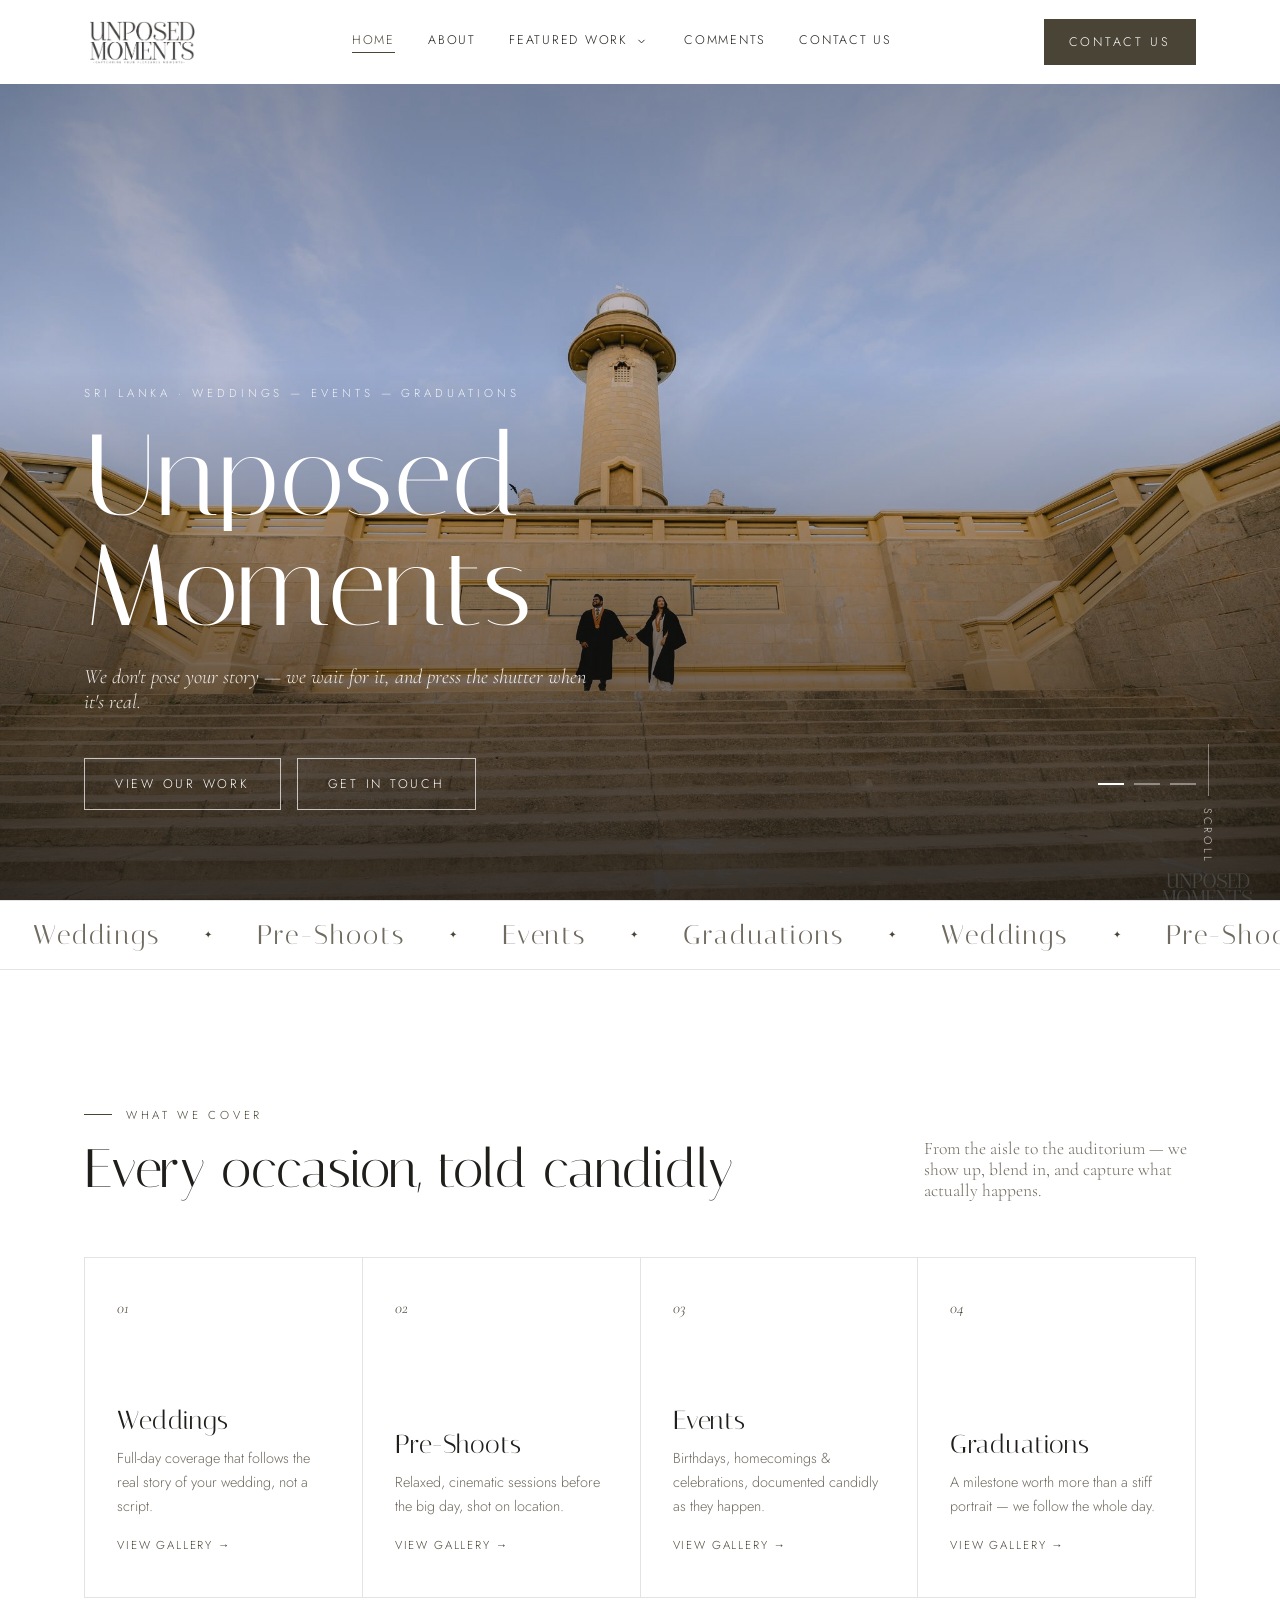
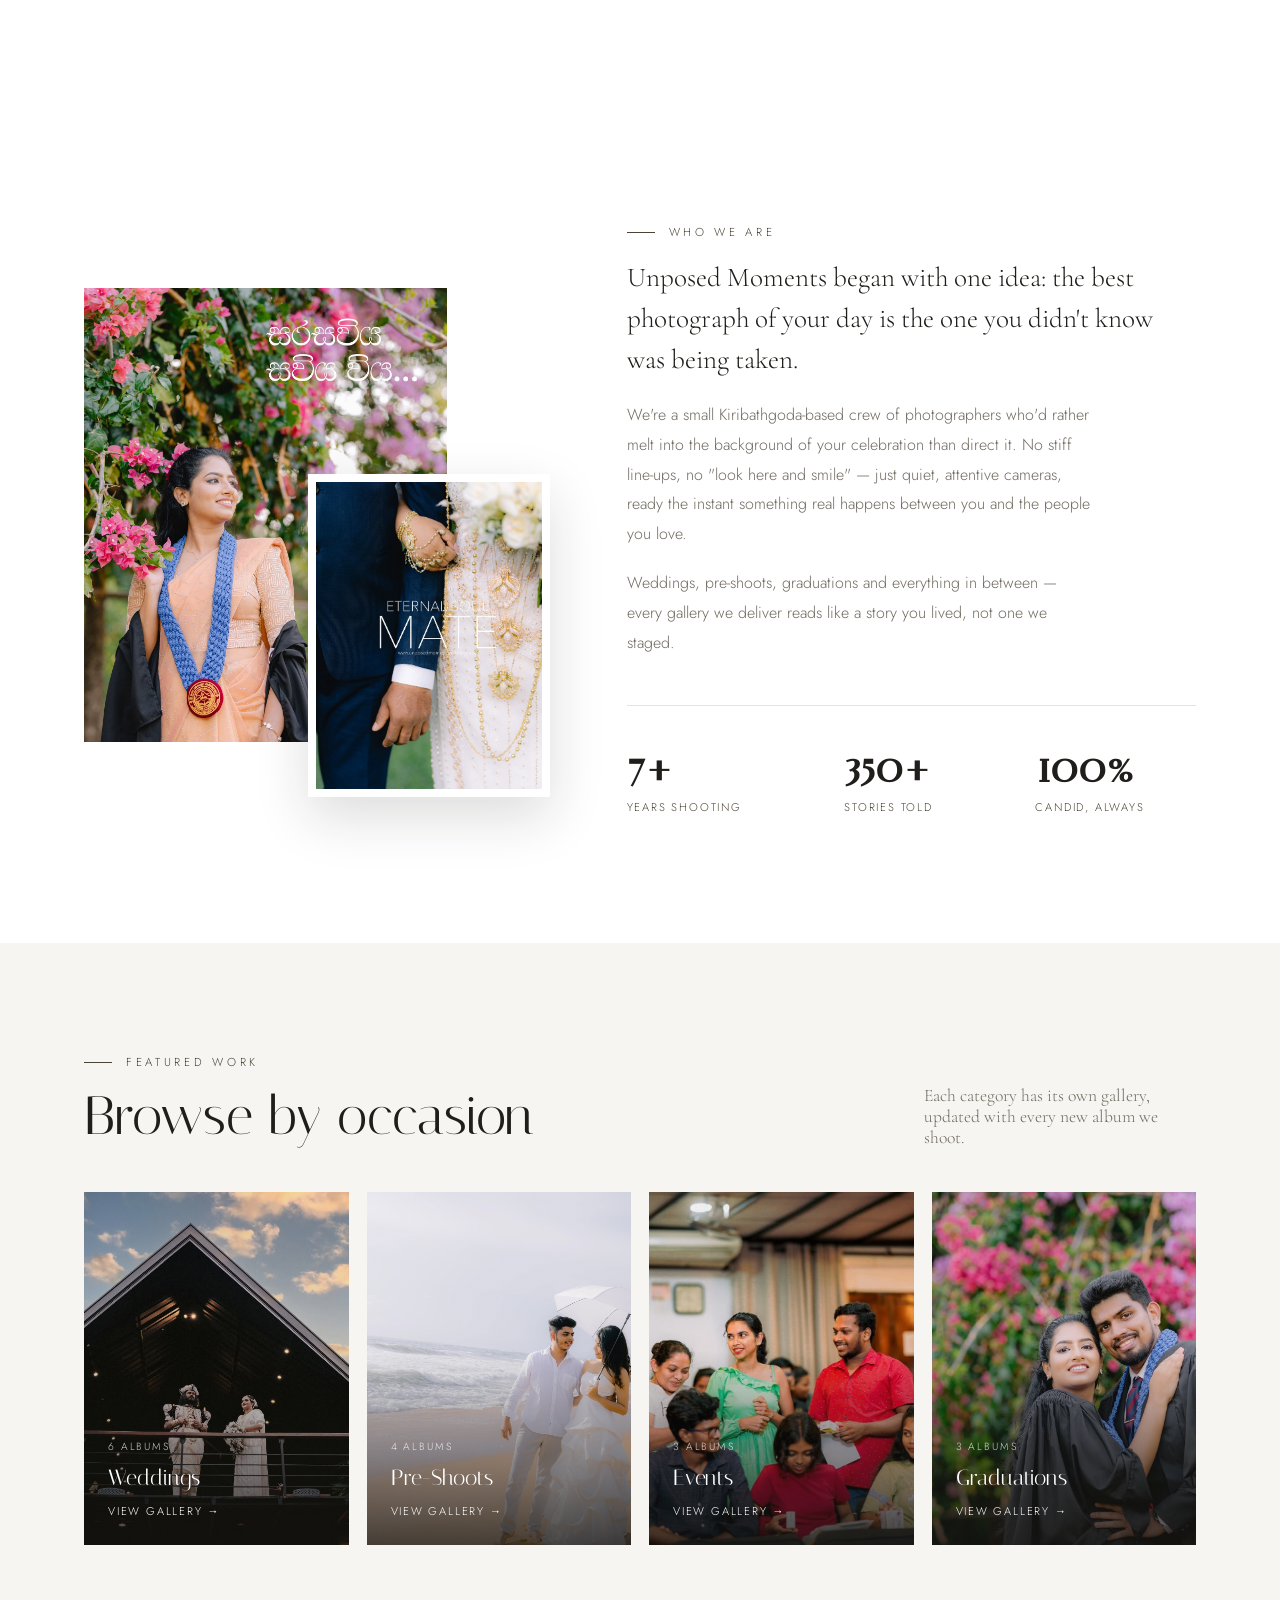
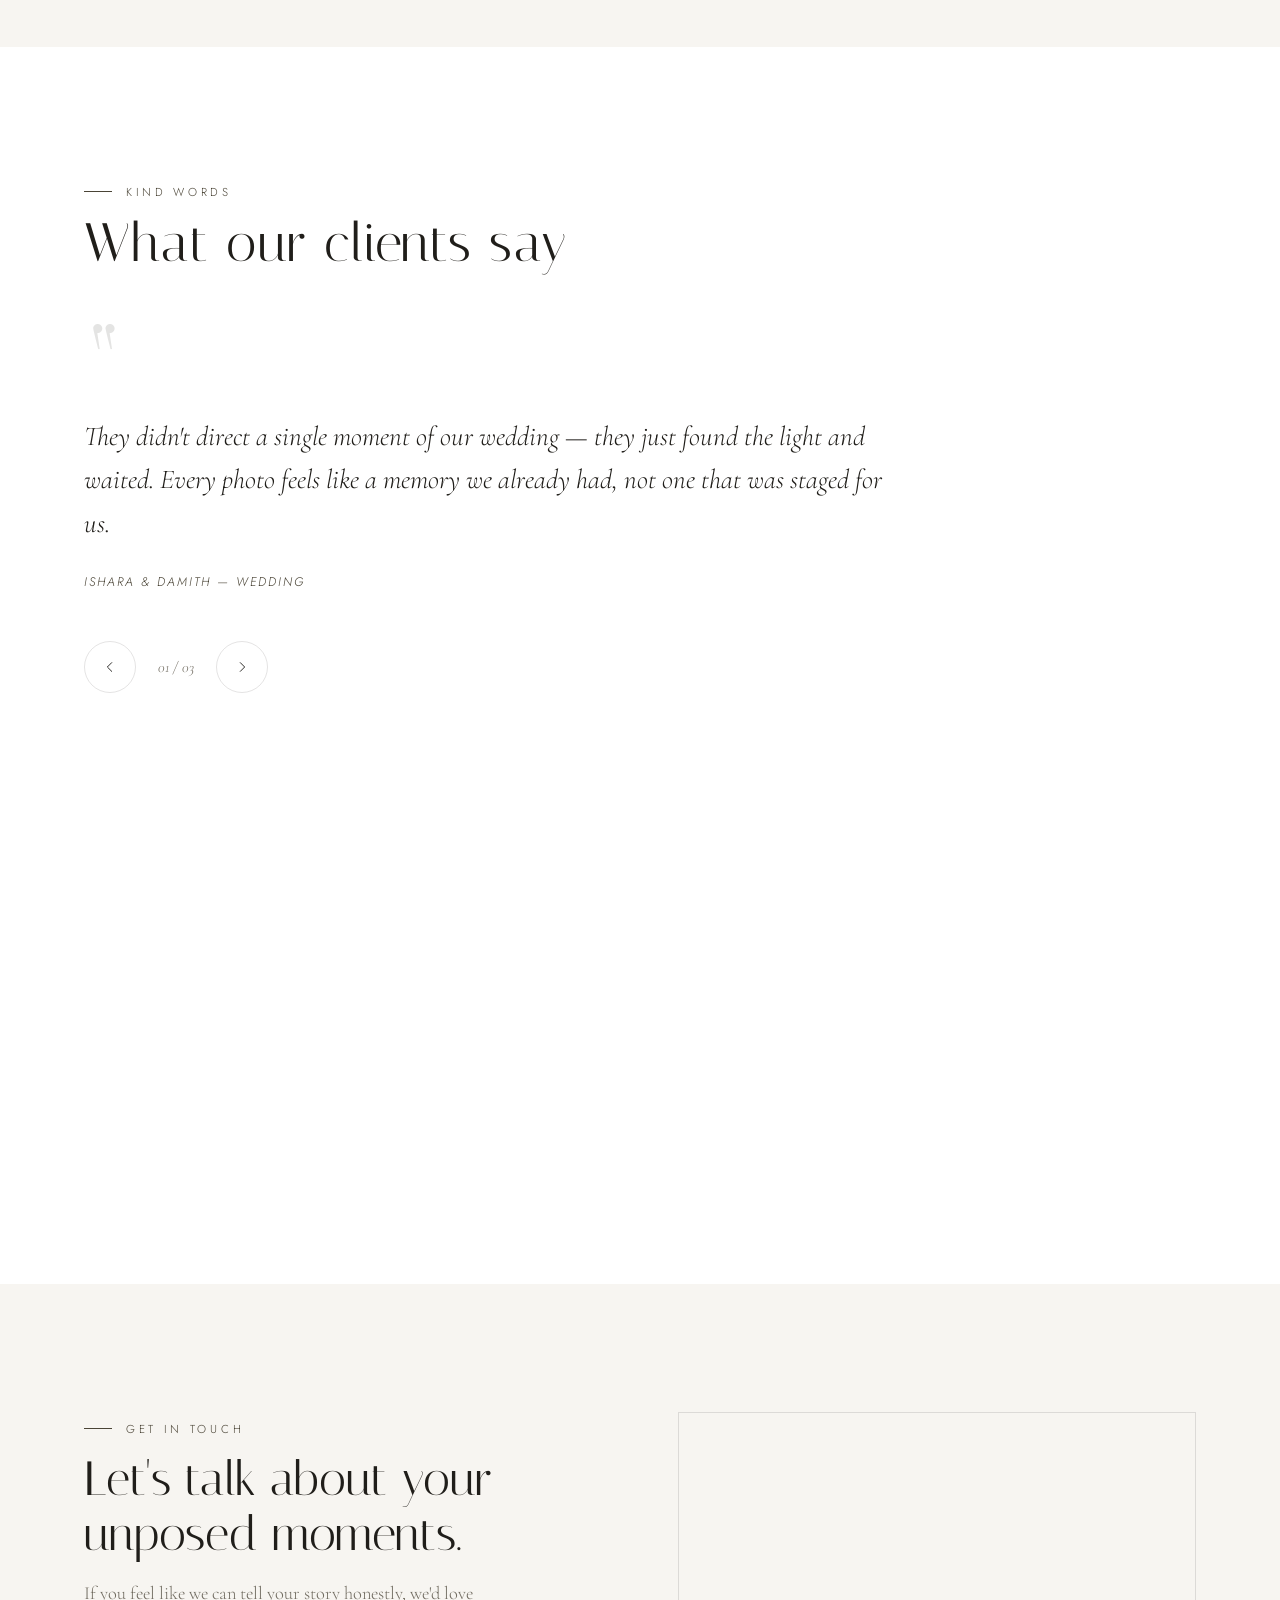
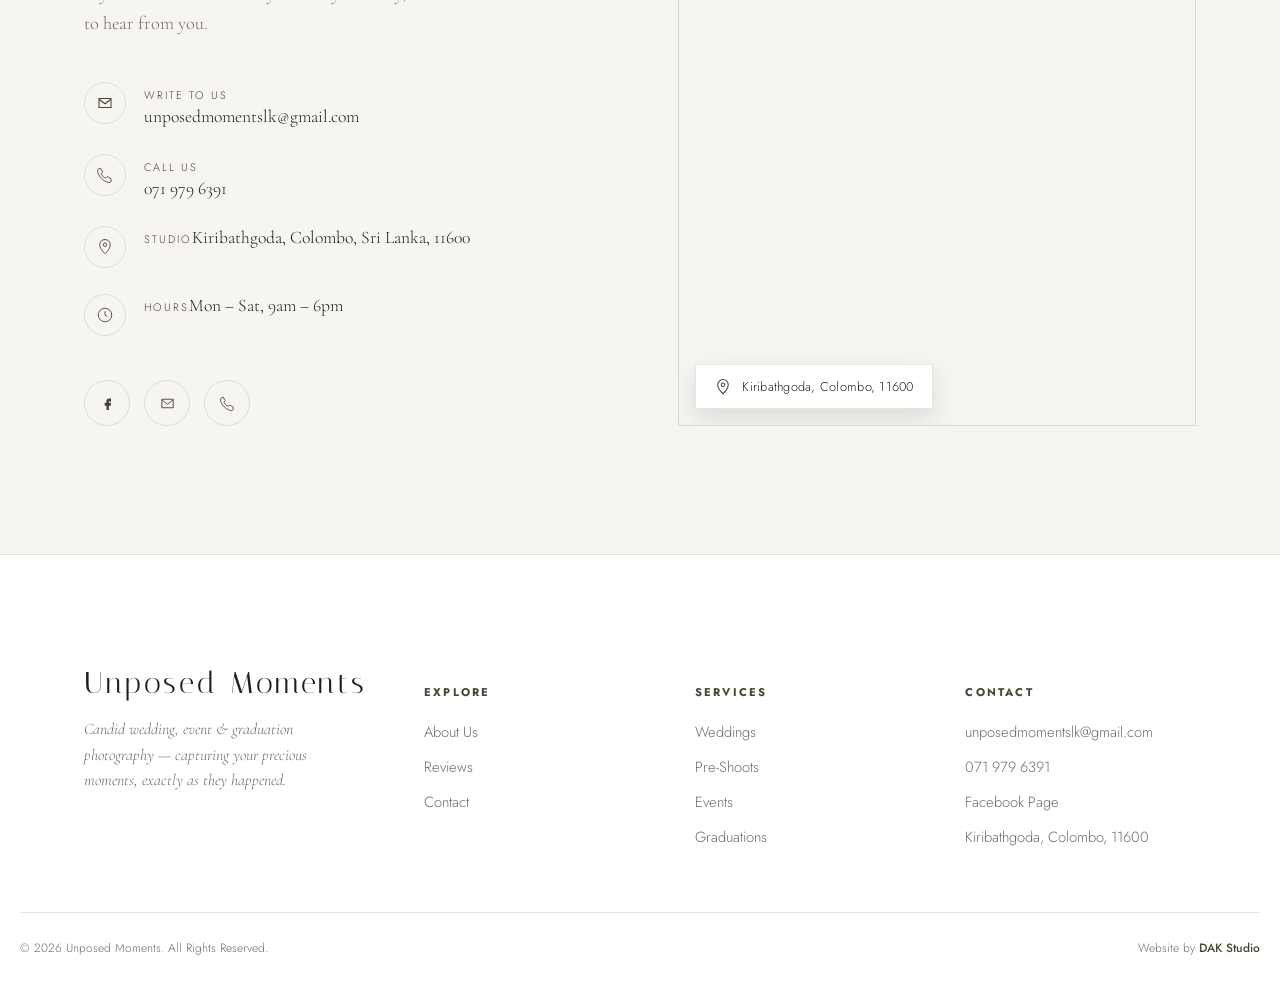
==== index.html @ fe16025b "Add files via upload" ====
<!DOCTYPE html>
<html lang="en">
<head>
<meta charset="UTF-8">
<meta name="viewport" content="width=device-width, initial-scale=1, viewport-fit=cover">
<title>Unposed Moments — Candid Wedding, Event &amp; Graduation Photography</title>
<meta name="description" content="Unposed Moments is a Sri Lanka based photography studio capturing candid weddings, pre-shoots, events and graduation moments as they actually happen.">
<link rel="preconnect" href="https://fonts.googleapis.com">
<link rel="stylesheet" href="assets/css/style.css">
<link rel="icon" type="image/png" sizes="32x32" href="assets/images/branding/favicon-32.png">
<link rel="icon" type="image/png" sizes="16x16" href="assets/images/branding/favicon-16.png">
<link rel="apple-touch-icon" sizes="180x180" href="assets/images/branding/favicon-180.png">
</head>
<body>
<header class="site-header" id="siteHeader">
  <div class="wrap">
    <a href="index.html" class="brand">
      <img src="assets/images/branding/logo-header.png" alt="Unposed Moments — Candid Photography Studio" class="brand-logo">
    </a>

    <nav class="main-nav" id="mainNav">
      <a href="index.html" data-nav="home" class="active">Home</a>
      <a href="index.html#about" data-nav="about">About</a>

      <div class="nav-item-dropdown" data-nav-group="featured">
        <div class="nav-item-dropdown-row">
          <a href="index.html#featured-work" class="nav-parent-link" data-nav="featured">Featured Work</a>
          <button type="button" class="caret-btn" aria-label="Toggle Featured Work submenu" aria-expanded="false">
            <svg width="11" height="11" viewBox="0 0 24 24" fill="none"><path d="M6 9l6 6 6-6" stroke="currentColor" stroke-width="2" stroke-linecap="round" stroke-linejoin="round"/></svg>
          </button>
        </div>
        <div class="dropdown-menu">
          <a href="wedding.html">Weddings</a>
          <a href="pre-shoot.html">Pre-Shoots</a>
          <a href="events.html">Events</a>
          <a href="graduation.html">Graduations</a>
        </div>
      </div>

      <a href="index.html#comments" data-nav="comments">Comments</a>
      <a href="index.html#contact" data-nav="contact">Contact Us</a>
    </nav>

    <div class="nav-cta">
      <a href="index.html#contact" class="btn solid"><span>Contact Us</span></a>
      <button class="burger" id="burger" aria-label="Toggle menu" aria-expanded="false">
        <span></span><span></span><span></span>
      </button>
    </div>
  </div>
</header>
<!-- ============ HERO ============ -->
<section class="hero" id="top" data-nav-section="home">
  <div class="hero-slides" id="heroSlides">
    <div class="hero-slide is-active"><img src="assets/images/hero/hero-1.jpg" alt="Unposed Moments — candid photography"></div>
    <div class="hero-slide"><img src="assets/images/hero/hero-2.jpg" alt="Unposed Moments — candid photography"></div>
    <div class="hero-slide"><img src="assets/images/hero/hero-3.jpg" alt="Unposed Moments — candid photography"></div>
  </div>

  <div class="hero-content">
    <div class="wrap">
      <p class="hero-eyebrow">Sri Lanka · Weddings — Events — Graduations</p>
      <h1 class="hero-title">
        <span class="line"><span>Unposed</span></span>
        <span class="line"><span>Moments</span></span>
      </h1>
      <p class="hero-sub">We don't pose your story — we wait for it, and press the shutter when it's real.</p>

      <div class="hero-foot">
        <div class="hero-actions">
          <a href="wedding.html" class="btn on-dark"><span>View Our Work</span></a>
          <a href="index.html#contact" class="btn on-dark"><span>Get In Touch</span></a>
        </div>
        <div class="hero-dots" id="heroDots">
          <button class="is-active" data-slide="0" aria-label="Slide 1"></button>
          <button data-slide="1" aria-label="Slide 2"></button>
          <button data-slide="2" aria-label="Slide 3"></button>
        </div>
      </div>
    </div>
  </div>

  <div class="scroll-cue"><span class="stick"></span>Scroll</div>
</section>

<!-- ============ MARQUEE ============ -->
<div class="marquee">
  <div class="marquee-track">
      <span>Weddings</span><span class="dot">✦</span>
      <span>Pre-Shoots</span><span class="dot">✦</span>
      <span>Events</span><span class="dot">✦</span>
      <span>Graduations</span><span class="dot">✦</span>
      <span>Weddings</span><span class="dot">✦</span>
      <span>Pre-Shoots</span><span class="dot">✦</span>
      <span>Events</span><span class="dot">✦</span>
      <span>Graduations</span><span class="dot">✦</span>
      <span>Weddings</span><span class="dot">✦</span>
      <span>Pre-Shoots</span><span class="dot">✦</span>
      <span>Events</span><span class="dot">✦</span>
      <span>Graduations</span><span class="dot">✦</span>
      <span>Weddings</span><span class="dot">✦</span>
      <span>Pre-Shoots</span><span class="dot">✦</span>
      <span>Events</span><span class="dot">✦</span>
      <span>Graduations</span><span class="dot">✦</span>
      <span>Weddings</span><span class="dot">✦</span>
      <span>Pre-Shoots</span><span class="dot">✦</span>
      <span>Events</span><span class="dot">✦</span>
      <span>Graduations</span><span class="dot">✦</span>
      <span>Weddings</span><span class="dot">✦</span>
      <span>Pre-Shoots</span><span class="dot">✦</span>
      <span>Events</span><span class="dot">✦</span>
      <span>Graduations</span><span class="dot">✦</span>
      
  </div>
</div>

<!-- ============ SERVICES ============ -->
<section class="services" id="services">
  <div class="wrap">
    <div class="services-head reveal">
      <div>
        <span class="eyebrow">What We Cover</span>
        <h2 style="font-family:var(--f-display);font-size:clamp(2.1rem,4.6vw,3.4rem);margin-top:14px;color:var(--ink);">Every occasion, told candidly</h2>
      </div>
      <p style="font-family:var(--f-serif);font-size:1.1rem;color:var(--muted);max-width:34ch;">From the aisle to the auditorium — we show up, blend in, and capture what actually happens.</p>
    </div>

    <div class="services-grid stagger">
      <a href="wedding.html" class="service-card reveal" style="--i:0">
        <span class="service-num">01</span>
        <h3>Weddings</h3>
        <p>Full-day coverage that follows the real story of your wedding, not a script.</p>
        <span class="s-link">View Gallery →</span>
      </a>
      <a href="pre-shoot.html" class="service-card reveal" style="--i:1">
        <span class="service-num">02</span>
        <h3>Pre-Shoots</h3>
        <p>Relaxed, cinematic sessions before the big day, shot on location.</p>
        <span class="s-link">View Gallery →</span>
      </a>
      <a href="events.html" class="service-card reveal" style="--i:2">
        <span class="service-num">03</span>
        <h3>Events</h3>
        <p>Birthdays, homecomings & celebrations, documented candidly as they happen.</p>
        <span class="s-link">View Gallery →</span>
      </a>
      <a href="graduation.html" class="service-card reveal" style="--i:3">
        <span class="service-num">04</span>
        <h3>Graduations</h3>
        <p>A milestone worth more than a stiff portrait — we follow the whole day.</p>
        <span class="s-link">View Gallery →</span>
      </a>
    </div>
  </div>
</section>

<!-- ============ ABOUT ============ -->
<section class="about" id="about" data-nav-section="about">
  <div class="wrap">
    <div class="about-media reveal-scale">
      <div class="frame-a"><img src="assets/images/about/about-1.jpg" alt="Unposed Moments photographer at work" loading="lazy"></div>
      <div class="frame-b"><img src="assets/images/about/about-2.jpg" alt="Candid detail shot" loading="lazy"></div>
    </div>

    <div class="about-copy reveal">
      <span class="eyebrow">Who We Are</span>
      <p class="lede">Unposed Moments began with one idea: the best photograph of your day is the one you didn't know was being taken.</p>
      <p class="body">We're a small Kiribathgoda-based crew of photographers who'd rather melt into the background of your celebration than direct it. No stiff line-ups, no "look here and smile" — just quiet, attentive cameras, ready the instant something real happens between you and the people you love.</p>
      <p class="body">Weddings, pre-shoots, graduations and everything in between — every gallery we deliver reads like a story you lived, not one we staged.</p>

      <div class="stat-row">
        <div class="stat"><b>7+</b><span>Years Shooting</span></div>
        <div class="stat"><b>350+</b><span>Stories Told</span></div>
        <div class="stat"><b>100%</b><span>Candid, Always</span></div>
      </div>
    </div>
  </div>
</section>

<!-- ============ CATEGORY PREVIEW ============ -->
<section class="cats section-alt" id="featured-work" data-nav-section="featured">
  <div class="wrap">
    <div class="cats-head reveal">
      <div>
        <span class="eyebrow">Featured Work</span>
        <h2 style="font-family:var(--f-display);font-size:clamp(2.1rem,4.6vw,3.4rem);margin-top:14px;color:var(--ink);">Browse by occasion</h2>
      </div>
      <p style="font-family:var(--f-serif);font-size:1.1rem;color:var(--muted);max-width:34ch;">Each category has its own gallery, updated with every new album we shoot.</p>
    </div>

    <div class="cats-grid stagger">
      <a href="wedding.html" class="cat-card reveal" style="--i:0">
        <img src="assets/images/wedding/cover.jpg" alt="Weddings" loading="lazy">
        <div class="cat-card-content">
          <span class="cnt">6 Albums</span>
          <h4>Weddings</h4>
          <span class="arrow">View Gallery →</span>
        </div>
      </a>
      <a href="pre-shoot.html" class="cat-card reveal" style="--i:1">
        <img src="assets/images/pre-shoot/cover.jpg" alt="Pre-Shoots" loading="lazy">
        <div class="cat-card-content">
          <span class="cnt">4 Albums</span>
          <h4>Pre-Shoots</h4>
          <span class="arrow">View Gallery →</span>
        </div>
      </a>
      <a href="events.html" class="cat-card reveal" style="--i:2">
        <img src="assets/images/events/cover.jpg" alt="Events" loading="lazy">
        <div class="cat-card-content">
          <span class="cnt">3 Albums</span>
          <h4>Events</h4>
          <span class="arrow">View Gallery →</span>
        </div>
      </a>
      <a href="graduation.html" class="cat-card reveal" style="--i:3">
        <img src="assets/images/graduation/cover.jpg" alt="Graduations" loading="lazy">
        <div class="cat-card-content">
          <span class="cnt">3 Albums</span>
          <h4>Graduations</h4>
          <span class="arrow">View Gallery →</span>
        </div>
      </a>
    </div>
  </div>
</section>

<!-- ============ TESTIMONIALS ============ -->
<section class="testimonials" id="comments" data-nav-section="comments">
  <div class="wrap">
    <div class="section-head reveal">
      <span class="eyebrow">Kind Words</span>
      <h2>What our clients say</h2>
    </div>

    <div class="t-quote-mark">&ldquo;</div>
    <div class="t-slider" id="tSlider">
      <div class="t-slide is-active" data-index="0">
        <p>They didn't direct a single moment of our wedding — they just found the light and waited. Every photo feels like a memory we already had, not one that was staged for us.</p>
        <p class="who">Ishara & Damith — Wedding</p>
      </div>
      <div class="t-slide" data-index="1">
        <p>Our graduation shoot felt like hanging out with friends who happened to have cameras. Six months later my mother still cries looking at the album.</p>
        <p class="who">Ravindi Perera — Graduation</p>
      </div>
      <div class="t-slide" data-index="2">
        <p>Candid was the word we kept using in the brief, and it's the word every guest used afterwards to describe the pictures. Unposed Moments actually delivers on the name.</p>
        <p class="who">Aventha & Rusiru — Wedding</p>
      </div>
    </div>

    <div class="t-nav">
      <button id="tPrev" aria-label="Previous testimonial">
        <svg width="16" height="16" viewBox="0 0 24 24" fill="none"><path d="M15 5L8 12L15 19" stroke="currentColor" stroke-width="1.4"/></svg>
      </button>
      <span class="t-progress" id="tProgress">01 / 03</span>
      <button id="tNext" aria-label="Next testimonial">
        <svg width="16" height="16" viewBox="0 0 24 24" fill="none"><path d="M9 5L16 12L9 19" stroke="currentColor" stroke-width="1.4"/></svg>
      </button>
    </div>
  </div>
</section>

<!-- ============ INSTAGRAM STRIP ============ -->
<section class="follow">
  <div class="wrap">
    <div class="follow-head reveal">
      <h3>Follow the studio</h3>
      <a href="https://web.facebook.com/profile.php?id=100083396318113" target="_blank" rel="noopener" class="btn"><span>Unposed Moments on Facebook</span></a>
    </div>
    <div class="follow-grid reveal">
      <a href="https://web.facebook.com/profile.php?id=100083396318113" target="_blank" rel="noopener">
        <img src="assets/images/instagram/ig-1.jpg" alt="Studio work" loading="lazy">
      </a>
      <a href="https://web.facebook.com/profile.php?id=100083396318113" target="_blank" rel="noopener">
        <img src="assets/images/instagram/ig-2.jpg" alt="Studio work" loading="lazy">
      </a>
      <a href="https://web.facebook.com/profile.php?id=100083396318113" target="_blank" rel="noopener">
        <img src="assets/images/instagram/ig-3.jpg" alt="Studio work" loading="lazy">
      </a>
      <a href="https://web.facebook.com/profile.php?id=100083396318113" target="_blank" rel="noopener">
        <img src="assets/images/instagram/ig-4.jpg" alt="Studio work" loading="lazy">
      </a>
      <a href="https://web.facebook.com/profile.php?id=100083396318113" target="_blank" rel="noopener">
        <img src="assets/images/instagram/ig-5.jpg" alt="Studio work" loading="lazy">
      </a>
      <a href="https://web.facebook.com/profile.php?id=100083396318113" target="_blank" rel="noopener">
        <img src="assets/images/instagram/ig-6.jpg" alt="Studio work" loading="lazy">
      </a>
    </div>
  </div>
</section>

<!-- ============ CONTACT ============ -->
<section class="contact" id="contact" data-nav-section="contact">
  <div class="wrap">
    <div class="contact-info reveal">
      <span class="eyebrow">Get In Touch</span>
      <h2 style="margin-top:14px;">Let's talk about your unposed moments.</h2>
      <p class="lede">If you feel like we can tell your story honestly, we'd love to hear from you.</p>

      <ul class="info-list">
        <li>
          <span class="ic">
            <svg width="18" height="18" viewBox="0 0 24 24" fill="none"><path d="M4 6h16v12H4z" stroke="currentColor" stroke-width="1.4"/><path d="M4 7l8 6 8-6" stroke="currentColor" stroke-width="1.4"/></svg>
          </span>
          <div><span class="lbl">Write To Us</span><br><a class="val" href="mailto:unposedmomentslk@gmail.com">unposedmomentslk@gmail.com</a></div>
        </li>
        <li>
          <span class="ic">
            <svg width="18" height="18" viewBox="0 0 24 24" fill="none"><path d="M6 3l3 5-2 2c1 3 3 5 6 6l2-2 5 3v3c0 1-1 2-2 2C11 22 2 13 2 6c0-1 1-2 2-2z" stroke="currentColor" stroke-width="1.2"/></svg>
          </span>
          <div><span class="lbl">Call Us</span><br><a class="val" href="tel:+94719796391">071 979 6391</a></div>
        </li>
        <li>
          <span class="ic">
            <svg width="18" height="18" viewBox="0 0 24 24" fill="none"><path d="M12 21s7-6.5 7-12a7 7 0 10-14 0c0 5.5 7 12 7 12z" stroke="currentColor" stroke-width="1.2"/><circle cx="12" cy="9" r="2.3" stroke="currentColor" stroke-width="1.2"/></svg>
          </span>
          <div><span class="lbl">Studio</span><span class="val">Kiribathgoda, Colombo, Sri Lanka, 11600</span></div>
        </li>
        <li>
          <span class="ic">
            <svg width="18" height="18" viewBox="0 0 24 24" fill="none"><circle cx="12" cy="12" r="9" stroke="currentColor" stroke-width="1.2"/><path d="M12 7v5l3 2" stroke="currentColor" stroke-width="1.2"/></svg>
          </span>
          <div><span class="lbl">Hours</span><span class="val">Mon – Sat, 9am – 6pm</span></div>
        </li>
      </ul>

      <div class="social-row">
        <a href="https://web.facebook.com/profile.php?id=100083396318113" target="_blank" rel="noopener" aria-label="Facebook">
          <svg width="17" height="17" viewBox="0 0 24 24" fill="none"><path d="M14 9h3V5h-3c-2 0-3.5 1.6-3.5 3.5V11H8v4h2.5v6H14v-6h2.6l.4-4h-3v-1.6c0-.5.3-.9.9-.9z" fill="currentColor"/></svg>
        </a>
        <a href="mailto:unposedmomentslk@gmail.com" aria-label="Email">
          <svg width="17" height="17" viewBox="0 0 24 24" fill="none"><path d="M4 6h16v12H4z" stroke="currentColor" stroke-width="1.3"/><path d="M4 7l8 6 8-6" stroke="currentColor" stroke-width="1.3"/></svg>
        </a>
        <a href="tel:+94719796391" aria-label="Phone">
          <svg width="17" height="17" viewBox="0 0 24 24" fill="none"><path d="M6 3l3 5-2 2c1 3 3 5 6 6l2-2 5 3v3c0 1-1 2-2 2C11 22 2 13 2 6c0-1 1-2 2-2z" stroke="currentColor" stroke-width="1.2"/></svg>
        </a>
      </div>
    </div>

    <div class="map-embed reveal">
      <!-- Google Maps embed — no API key needed. Update the q= value if the studio address changes. -->
      <iframe
        src="https://www.google.com/maps?q=Kiribathgoda,+Colombo,+Sri+Lanka&output=embed"
        loading="lazy"
        referrerpolicy="no-referrer-when-downgrade"
        title="Unposed Moments studio location — Kiribathgoda, Colombo">
      </iframe>
      <div class="map-tag">
        <svg width="18" height="18" viewBox="0 0 24 24" fill="none"><path d="M12 21s7-6.5 7-12a7 7 0 10-14 0c0 5.5 7 12 7 12z" stroke="currentColor" stroke-width="1.4"/><circle cx="12" cy="9" r="2.3" stroke="currentColor" stroke-width="1.4"/></svg>
        <span>Kiribathgoda, Colombo, 11600</span>
      </div>
    </div>
  </div>
</section>

<footer class="site-footer">
  <div class="wrap footer-top">
    <div class="footer-brand">
      <span class="word">Unposed Moments</span>
      <p>Candid wedding, event &amp; graduation photography — capturing your precious moments, exactly as they happened.</p>
    </div>

    <div class="f-col">
      <h5>Explore</h5>
      <ul>
        <li><a href="index.html#about">About Us</a></li>
        <li><a href="index.html#comments">Reviews</a></li>
        <li><a href="index.html#contact">Contact</a></li>
      </ul>
    </div>

    <div class="f-col">
      <h5>Services</h5>
      <ul>
        <li><a href="wedding.html">Weddings</a></li>
        <li><a href="pre-shoot.html">Pre-Shoots</a></li>
        <li><a href="events.html">Events</a></li>
        <li><a href="graduation.html">Graduations</a></li>
      </ul>
    </div>

    <div class="f-col">
      <h5>Contact</h5>
      <ul>
        <li><a href="mailto:unposedmomentslk@gmail.com">unposedmomentslk@gmail.com</a></li>
        <li><a href="tel:+94719796391">071 979 6391</a></li>
        <li><a href="https://web.facebook.com/profile.php?id=100083396318113" target="_blank" rel="noopener">Facebook Page</a></li>
        <li><a href="index.html#contact">Kiribathgoda, Colombo, 11600</a></li>
      </ul>
    </div>
  </div>

  <div class="wrap footer-bottom">
    <span>&copy; 2026 Unposed Moments. All Rights Reserved.</span>
    <span class="credit">Website by <strong>DAK Studio</strong></span>
  </div>
</footer>

<button class="back-top" id="backTop" aria-label="Back to top">
  <svg width="16" height="16" viewBox="0 0 24 24" fill="none"><path d="M12 19V5M5 12l7-7 7 7" stroke="currentColor" stroke-width="1.5"/></svg>
</button>

<script src="assets/js/main.js"></script>
</body>
</html>
---- assets/css/style.css ----
/* =========================================================
   UNPOSED MOMENTS — stylesheet
   White background throughout. The logo's warm charcoal is
   reserved for icons, eyebrows, buttons and small accents —
   never as a page background.
   ========================================================= */

@import url('https://fonts.googleapis.com/css2?family=Italiana&family=Cormorant+Garamond:ital,wght@0,400;0,500;0,600;1,400&family=Jost:wght@300;400;500;600&display=swap');

:root{
  /* ---- color tokens ---- */
  --white:      #FFFFFF;
  --surface:    #F7F5F1;   /* faint off-white for alternating sections only */
  --brand:      #4A4436;   /* logo charcoal — icons, eyebrows, buttons, links */
  --brand-2:    #6E6656;   /* lighter brand tone for hover fades */
  --ink:        #201E1A;   /* main heading / body text, near-black */
  --muted:      #706B60;   /* secondary / paragraph text */
  --line:       rgba(32,30,26,.12);
  --line-soft:  rgba(32,30,26,.07);

  /* ---- type ---- */
  --f-display: 'Italiana', serif;
  --f-serif:   'Cormorant Garamond', serif;
  --f-sans:    'Jost', sans-serif;

  /* ---- layout ---- */
  --container: 1240px;
  --gutter: clamp(20px, 5vw, 64px);
  --nav-h: 84px;
}

*,*::before,*::after{ box-sizing:border-box; }
html{ scroll-behavior:smooth; }
body{
  margin:0;
  background:var(--white);
  color:var(--ink);
  font-family:var(--f-sans);
  font-weight:300;
  -webkit-font-smoothing:antialiased;
  overflow-x:hidden;
  padding-top:var(--nav-h); /* header is always fixed & visible */
}
img{ max-width:100%; display:block; }
a{ color:inherit; text-decoration:none; }
ul{ margin:0; padding:0; list-style:none; }
button{ font-family:inherit; cursor:pointer; }
h1,h2,h3,h4{ margin:0; font-weight:400; }
p{ margin:0; }

@media (prefers-reduced-motion: reduce){
  *{ animation-duration:.01ms !important; animation-iteration-count:1 !important; transition-duration:.01ms !important; scroll-behavior:auto !important; }
}

:focus-visible{ outline:2px solid var(--brand); outline-offset:3px; }

.wrap{
  max-width:var(--container);
  margin-inline:auto;
  padding-inline:var(--gutter);
}

.section-alt{ background:var(--surface); }

.eyebrow{
  font-family:var(--f-sans);
  font-size:.72rem;
  letter-spacing:.32em;
  text-transform:uppercase;
  color:var(--brand);
  display:inline-flex;
  align-items:center;
  gap:14px;
}
.eyebrow::before{
  content:'';
  width:28px; height:1px;
  background:var(--brand);
}

.section-head{ max-width:640px; margin-bottom:clamp(36px,6vw,64px); }
.section-head h2{
  font-family:var(--f-display);
  font-size:clamp(2.1rem,4.6vw,3.4rem);
  letter-spacing:.02em;
  margin-top:14px;
  line-height:1.1;
  color:var(--ink);
}
.section-head p{
  font-family:var(--f-serif);
  font-size:1.15rem;
  color:var(--muted);
  margin-top:18px;
  line-height:1.6;
}
.section-head.center{ margin-inline:auto; text-align:center; }
.section-head.center .eyebrow::before{ display:none; }

.btn{
  display:inline-flex;
  align-items:center;
  gap:12px;
  font-family:var(--f-sans);
  font-size:.78rem;
  letter-spacing:.22em;
  text-transform:uppercase;
  padding:16px 30px;
  border:1px solid var(--brand);
  color:var(--brand);
  background:transparent;
  position:relative;
  overflow:hidden;
  transition:color .45s ease;
  white-space:nowrap;
}
.btn::before{
  content:'';
  position:absolute; inset:0;
  background:var(--brand);
  transform:translateX(-101%);
  transition:transform .45s cubic-bezier(.65,0,.35,1);
  z-index:0;
}
.btn span, .btn svg{ position:relative; z-index:1; }
.btn:hover{ color:var(--white); }
.btn:hover::before{ transform:translateX(0); }
.btn.solid{ background:var(--brand); color:var(--white); }
.btn.solid::before{ background:var(--ink); }
.btn.solid:hover{ color:var(--white); }
.btn.on-dark{ border-color:rgba(255,255,255,.7); color:var(--white); }
.btn.on-dark::before{ background:var(--white); }
.btn.on-dark:hover{ color:var(--brand); }

/* reveal-on-scroll */
.reveal{ opacity:0; transform:translateY(34px); transition:opacity .9s cubic-bezier(.16,.84,.44,1), transform .9s cubic-bezier(.16,.84,.44,1); }
.reveal.is-visible{ opacity:1; transform:translateY(0); }
.reveal-scale{ opacity:0; transform:scale(.94); transition:opacity 1s ease, transform 1.1s cubic-bezier(.16,.84,.44,1); }
.reveal-scale.is-visible{ opacity:1; transform:scale(1); }
.stagger > *{ transition-delay:calc(var(--i,0) * 90ms); }

/* =========================== HEADER (always visible) =========================== */
.site-header{
  position:fixed; inset:0 0 auto 0;
  height:var(--nav-h);
  z-index:200;
  display:flex; align-items:center;
  background:rgba(255,255,255,.92);
  backdrop-filter:blur(10px);
  border-bottom:1px solid transparent;
  transition:border-color .4s ease, box-shadow .4s ease;
}
.site-header.is-scrolled{
  border-bottom-color:var(--line);
  box-shadow:0 6px 24px rgba(32,30,26,.05);
}
.site-header .wrap{ width:100%; display:flex; align-items:center; justify-content:space-between; }

.brand{ display:flex; align-items:center; }
.brand-logo{ height:52px; width:auto; display:block; }

.main-nav{ display:flex; align-items:center; gap:clamp(18px,2.6vw,38px); }
.main-nav a{
  font-size:.78rem; letter-spacing:.14em; text-transform:uppercase;
  color:var(--ink); position:relative; padding-bottom:4px;
}
.main-nav a::after{
  content:''; position:absolute; left:0; right:0; bottom:0; height:1px;
  background:var(--brand);
  transform:scaleX(0); transform-origin:right;
  transition:transform .4s cubic-bezier(.65,0,.35,1);
}
.main-nav a:hover::after, .main-nav a.active::after{ transform:scaleX(1); transform-origin:left; }
.main-nav a.active{ color:var(--brand); }

/* ---- Featured Work dropdown ---- */
.nav-item-dropdown{ position:relative; }
.nav-item-dropdown-row{ display:flex; align-items:center; gap:4px; }
.nav-item-dropdown .nav-parent-link{ padding-right:0; }
.nav-item-dropdown.active .nav-parent-link{ color:var(--brand); }
.nav-item-dropdown.active .nav-parent-link::after{ transform:scaleX(1); transform-origin:left; }

.caret-btn{
  border:none; background:none; padding:4px;
  display:flex; align-items:center; justify-content:center;
  color:var(--ink); flex-shrink:0;
}
.caret-btn svg{ transition:transform .35s cubic-bezier(.65,0,.35,1); }
.nav-item-dropdown.active .caret-btn{ color:var(--brand); }

.dropdown-menu{
  position:absolute; top:calc(100% + 18px); left:50%;
  transform:translateX(-50%) translateY(6px);
  background:var(--white); border:1px solid var(--line);
  min-width:190px; padding:8px 0;
  box-shadow:0 20px 44px rgba(32,30,26,.12);
  opacity:0; visibility:hidden; pointer-events:none;
  transition:opacity .3s ease, transform .3s ease, visibility .3s ease;
  z-index:50;
}
.dropdown-menu a{
  display:block; padding:11px 22px;
  font-size:.74rem; letter-spacing:.12em; text-transform:uppercase;
  color:var(--ink);
}
.dropdown-menu a::after{ display:none; }
.dropdown-menu a:hover{ background:var(--surface); color:var(--brand); }
.dropdown-menu a.active{ color:var(--brand); }

@media (min-width:861px){
  .nav-item-dropdown{ padding-bottom:18px; margin-bottom:-18px; }
  .nav-item-dropdown .dropdown-menu{ top:100%; }
  .nav-item-dropdown:hover .dropdown-menu,
  .nav-item-dropdown.dropdown-open .dropdown-menu{
    opacity:1; visibility:visible; pointer-events:auto; transform:translateX(-50%) translateY(0);
  }
  .nav-item-dropdown:hover .caret-btn svg,
  .nav-item-dropdown.dropdown-open .caret-btn svg{ transform:rotate(180deg); }
}

.nav-cta{ display:flex; align-items:center; gap:22px; }
.nav-cta .btn{ padding:13px 24px; }

.burger{ display:none; width:40px; height:34px; border:none; background:none; position:relative; z-index:210; }
.burger span{
  position:absolute; left:0; right:0; height:1px; background:var(--ink);
  transition:transform .4s ease, opacity .3s ease, top .4s ease;
}
.burger span:nth-child(1){ top:10px; }
.burger span:nth-child(2){ top:17px; }
.burger span:nth-child(3){ top:24px; }
.burger.is-open span:nth-child(1){ top:17px; transform:rotate(45deg); }
.burger.is-open span:nth-child(2){ opacity:0; }
.burger.is-open span:nth-child(3){ top:17px; transform:rotate(-45deg); }

/* =========================== HERO (home) =========================== */
.hero{
  position:relative;
  height:calc(100svh - var(--nav-h));
  min-height:520px;
  display:flex; align-items:flex-end;
  overflow:hidden;
  color:var(--white);
}
.hero-slides{ position:absolute; inset:0; }
.hero-slide{
  position:absolute; inset:0;
  overflow:hidden;
  opacity:0; transform:scale(1.12);
  transition:opacity 1.6s ease, transform 8s ease;
}
.hero-slide img{ width:100%; height:100%; object-fit:cover; display:block; }
.hero-slide.is-active{ opacity:1; transform:scale(1); z-index:1; }
.hero::after{
  content:''; position:absolute; inset:0;
  background:linear-gradient(180deg, rgba(20,19,16,.35) 0%, rgba(20,19,16,.15) 35%, rgba(20,19,16,.8) 100%);
  z-index:2;
}
.hero-content{ position:relative; z-index:3; width:100%; padding-bottom:clamp(48px,8vw,90px); }
.hero-content .wrap{ display:flex; flex-direction:column; }
.hero-eyebrow{
  font-size:.72rem; letter-spacing:.34em; text-transform:uppercase;
  color:rgba(255,255,255,.85); margin-bottom:20px;
  opacity:0; transform:translateY(16px);
  animation:heroUp .9s .3s cubic-bezier(.16,.84,.44,1) forwards;
}
.hero-title{
  font-family:var(--f-display);
  font-size:clamp(3rem,9.5vw,7.2rem);
  line-height:.96; letter-spacing:.01em; overflow:hidden;
}
.hero-title .line{ display:block; overflow:hidden; }
.hero-title .line span{ display:block; transform:translateY(105%); animation:heroLine 1.1s cubic-bezier(.16,.84,.44,1) forwards; }
.hero-title .line:nth-child(1) span{ animation-delay:.45s; }
.hero-title .line:nth-child(2) span{ animation-delay:.6s; }
.hero-sub{
  font-family:var(--f-serif); font-style:italic;
  font-size:clamp(1.05rem,1.6vw,1.4rem);
  color:rgba(255,255,255,.88); margin-top:22px; max-width:520px;
  opacity:0; transform:translateY(16px);
  animation:heroUp .9s .9s cubic-bezier(.16,.84,.44,1) forwards;
}
.hero-foot{
  margin-top:44px; display:flex; align-items:center; justify-content:space-between; flex-wrap:wrap; gap:24px;
  opacity:0; transform:translateY(16px);
  animation:heroUp .9s 1.1s cubic-bezier(.16,.84,.44,1) forwards;
}
.hero-actions{ display:flex; gap:16px; flex-wrap:wrap; }

.hero-dots{ display:flex; gap:10px; }
.hero-dots button{ width:26px; height:2px; background:rgba(255,255,255,.4); border:none; padding:0; position:relative; overflow:hidden; }
.hero-dots button::after{ content:''; position:absolute; inset:0; background:var(--white); transform:scaleX(0); transform-origin:left; transition:transform .4s ease; }
.hero-dots button.is-active::after{ transform:scaleX(1); }

.scroll-cue{
  position:absolute; right:var(--gutter); bottom:36px; z-index:3;
  display:flex; align-items:center; gap:12px; writing-mode:vertical-rl;
  font-size:.68rem; letter-spacing:.28em; text-transform:uppercase; color:rgba(255,255,255,.75);
}
.scroll-cue .stick{ width:1px; height:52px; background:rgba(255,255,255,.4); position:relative; overflow:hidden; }
.scroll-cue .stick::after{ content:''; position:absolute; left:0; top:-100%; width:100%; height:100%; background:var(--white); animation:cueDrop 2.2s ease-in-out infinite; }
@keyframes cueDrop{ 0%{top:-100%;} 60%{top:100%;} 100%{top:100%;} }
@keyframes heroLine{ to{ transform:translateY(0); } }
@keyframes heroUp{ to{ opacity:1; transform:translateY(0); } }

/* =========================== PAGE COVER (category pages) =========================== */
.page-cover{
  position:relative;
  height:min(58vh, 460px);
  min-height:320px;
  display:flex; align-items:flex-end;
  overflow:hidden;
  color:var(--white);
}
.page-cover img{ position:absolute; inset:0; width:100%; height:100%; object-fit:cover; }
.page-cover::after{
  content:''; position:absolute; inset:0;
  background:linear-gradient(180deg, rgba(20,19,16,.25) 0%, rgba(20,19,16,.75) 100%);
}
.page-cover-content{ position:relative; z-index:2; padding-bottom:48px; width:100%; }
.breadcrumb{ font-size:.72rem; letter-spacing:.2em; text-transform:uppercase; color:rgba(255,255,255,.75); margin-bottom:16px; }
.breadcrumb a{ color:rgba(255,255,255,.75); }
.breadcrumb a:hover{ color:var(--white); }
.page-cover h1{ font-family:var(--f-display); font-size:clamp(2.6rem,7vw,5rem); letter-spacing:.02em; }
.page-cover p{ font-family:var(--f-serif); font-style:italic; font-size:1.1rem; color:rgba(255,255,255,.85); margin-top:14px; max-width:52ch; }

/* =========================== MARQUEE =========================== */
.marquee{
  border-top:1px solid var(--line); border-bottom:1px solid var(--line);
  background:var(--white); padding:18px 0; overflow:hidden; white-space:nowrap;
}
.marquee-track{ display:inline-flex; align-items:center; animation:marquee 32s linear infinite; }
.marquee-track span{ font-family:var(--f-display); font-size:clamp(1.1rem,2.4vw,1.7rem); letter-spacing:.08em; padding-inline:1.2em; color:var(--muted); }
.marquee-track span.dot{ color:var(--brand); font-family:var(--f-sans); font-size:.6em; }
@keyframes marquee{ from{ transform:translateX(0);} to{ transform:translateX(-50%);} }

/* =========================== SERVICES =========================== */
.services{ padding:clamp(80px,10vw,140px) 0 clamp(40px,8vw,90px); }
.services-head{ display:flex; justify-content:space-between; align-items:flex-end; gap:40px; flex-wrap:wrap; }
.services-grid{ margin-top:56px; display:grid; grid-template-columns:repeat(4,1fr); border-top:1px solid var(--line); border-left:1px solid var(--line); }
.service-card{
  border-right:1px solid var(--line); border-bottom:1px solid var(--line);
  padding:40px 32px 44px; position:relative; overflow:hidden;
  min-height:340px; display:flex; flex-direction:column; justify-content:flex-end;
}
.service-card::before{
  content:''; position:absolute; inset:0; background:var(--brand);
  transform:translateY(101%); transition:transform .55s cubic-bezier(.65,0,.35,1); z-index:0;
}
.service-card:hover::before{ transform:translateY(0); }
.service-num{ font-family:var(--f-serif); font-style:italic; font-size:1rem; color:var(--brand); position:relative; z-index:1; transition:color .5s ease; }
.service-card h3{ font-family:var(--f-display); font-size:1.6rem; letter-spacing:.02em; margin-top:auto; padding-top:26px; position:relative; z-index:1; transition:color .5s ease; color:var(--ink); }
.service-card p{ font-family:var(--f-sans); font-weight:300; font-size:.9rem; line-height:1.65; color:var(--muted); margin-top:12px; position:relative; z-index:1; transition:color .5s ease; }
.service-card .s-link{
  margin-top:18px; display:inline-flex; align-items:center; gap:8px; font-size:.72rem;
  letter-spacing:.16em; text-transform:uppercase; color:var(--brand); position:relative; z-index:1; transition:color .5s ease, gap .3s ease;
}
.service-card:hover .s-link{ gap:14px; }
.service-card:hover .service-num,
.service-card:hover h3,
.service-card:hover p,
.service-card:hover .s-link{ color:var(--white); }

/* =========================== ABOUT =========================== */
.about{ padding:clamp(80px,10vw,140px) 0; }
.about .wrap{ display:grid; grid-template-columns:.9fr 1.1fr; gap:clamp(40px,6vw,90px); align-items:center; }
.about-media{ position:relative; }
.about-media .frame-a{ width:78%; aspect-ratio:4/5; overflow:hidden; }
.about-media .frame-b{
  width:52%; aspect-ratio:3/4; overflow:hidden; position:absolute; right:0; bottom:-12%;
  border:8px solid var(--white); box-shadow:0 20px 50px rgba(32,30,26,.15);
}
.about-media img{ width:100%; height:100%; object-fit:cover; transition:transform 1.2s cubic-bezier(.16,.84,.44,1); }
.about-media .frame-a:hover img, .about-media .frame-b:hover img{ transform:scale(1.07); }

.about-copy p.lede{ font-family:var(--f-serif); font-size:clamp(1.3rem,2.2vw,1.7rem); line-height:1.5; color:var(--ink); margin-top:18px; }
.about-copy p.body{ font-family:var(--f-sans); font-weight:300; color:var(--muted); line-height:1.85; margin-top:20px; max-width:52ch; }
.stat-row{ display:grid; grid-template-columns:repeat(3,auto); gap:clamp(24px,4vw,56px); margin-top:48px; padding-top:36px; border-top:1px solid var(--line); }
.stat b{ font-family:var(--f-display); font-size:clamp(2rem,3.4vw,2.7rem); display:block; color:var(--ink); }
.stat span{ font-size:.7rem; letter-spacing:.16em; text-transform:uppercase; color:var(--brand); margin-top:6px; display:block; }

/* =========================== FEATURED CATEGORY PREVIEW (home) =========================== */
.cats{ padding:clamp(60px,8vw,110px) 0; }
.cats-head{ display:flex; justify-content:space-between; align-items:flex-end; gap:24px; flex-wrap:wrap; }
.cats-grid{ margin-top:44px; display:grid; grid-template-columns:repeat(4,1fr); gap:18px; }
.cat-card{ position:relative; overflow:hidden; aspect-ratio:3/4; display:block; }
.cat-card img{ width:100%; height:100%; object-fit:cover; transition:transform 1.1s cubic-bezier(.16,.84,.44,1); }
.cat-card:hover img{ transform:scale(1.08); }
.cat-card::after{ content:''; position:absolute; inset:0; background:linear-gradient(0deg, rgba(20,19,16,.78) 0%, rgba(20,19,16,.05) 55%); }
.cat-card-content{ position:absolute; left:0; right:0; bottom:0; padding:24px; z-index:1; color:var(--white); }
.cat-card-content .cnt{ font-size:.65rem; letter-spacing:.18em; text-transform:uppercase; opacity:.8; }
.cat-card-content h4{ font-family:var(--f-display); font-size:1.4rem; margin-top:8px; }
.cat-card-content .arrow{ display:inline-flex; align-items:center; gap:8px; margin-top:12px; font-size:.7rem; letter-spacing:.16em; text-transform:uppercase; transition:gap .3s ease; }
.cat-card:hover .arrow{ gap:14px; }

/* =========================== ALBUM GRID (category pages) =========================== */
.albums{ padding:clamp(60px,8vw,110px) 0 clamp(90px,10vw,140px); }
.albums-intro{ max-width:640px; margin-bottom:clamp(36px,6vw,64px); }
.albums-intro p{ font-family:var(--f-serif); font-size:1.15rem; color:var(--muted); margin-top:16px; line-height:1.6; }
.albums-grid{ display:grid; grid-template-columns:repeat(3,1fr); gap:26px; }
.album-card{ display:block; position:relative; }
.album-media{ position:relative; overflow:hidden; aspect-ratio:4/5; }
.album-media img{ width:100%; height:100%; object-fit:cover; transition:transform 1s cubic-bezier(.16,.84,.44,1), filter .6s ease; filter:grayscale(8%); }
.album-card:hover .album-media img{ transform:scale(1.06); filter:grayscale(0%); }
.album-media::after{ content:''; position:absolute; inset:0; background:linear-gradient(0deg, rgba(20,19,16,.7) 0%, rgba(20,19,16,0) 45%); }
.album-view{
  position:absolute; right:16px; top:16px; width:42px; height:42px; border-radius:50%;
  background:rgba(255,255,255,.9); color:var(--brand); display:flex; align-items:center; justify-content:center;
  transform:translateY(-8px); opacity:0; transition:.4s ease;
}
.album-card:hover .album-view{ transform:translateY(0); opacity:1; }
.album-caption{ position:absolute; left:18px; right:18px; bottom:16px; color:var(--white); z-index:1; }
.album-caption .cnt{ font-size:.62rem; letter-spacing:.2em; text-transform:uppercase; opacity:.85; }
.album-caption h4{ font-family:var(--f-display); font-size:1.3rem; margin-top:6px; letter-spacing:.02em; }
.album-note{ margin-top:14px; font-size:.85rem; color:var(--muted); }
.album-note b{ color:var(--brand); font-weight:400; }

.cta-strip{
  margin-top:clamp(60px,8vw,100px);
  border:1px solid var(--line);
  padding:clamp(36px,5vw,56px);
  display:flex; align-items:center; justify-content:space-between; gap:24px; flex-wrap:wrap;
}
.cta-strip h3{ font-family:var(--f-display); font-size:clamp(1.5rem,3vw,2.1rem); color:var(--ink); }
.cta-strip p{ font-family:var(--f-serif); color:var(--muted); margin-top:8px; }

/* =========================== TESTIMONIALS =========================== */
.testimonials{ padding:clamp(80px,10vw,140px) 0; }
.t-quote-mark{ font-family:var(--f-display); font-size:clamp(4rem,9vw,7rem); line-height:.6; color:var(--line); }
.t-slider{ position:relative; max-width:820px; margin-top:10px; }
.t-slide{ display:none; }
.t-slide.is-active{ display:block; animation:tFade .8s ease; }
@keyframes tFade{ from{ opacity:0; transform:translateY(14px);} to{ opacity:1; transform:translateY(0);} }
.t-slide p{ font-family:var(--f-serif); font-style:italic; font-size:clamp(1.25rem,2.4vw,1.7rem); line-height:1.6; color:var(--ink); }
.t-slide .who{ margin-top:28px; font-family:var(--f-sans); font-size:.78rem; letter-spacing:.16em; text-transform:uppercase; color:var(--brand); }
.t-nav{ display:flex; align-items:center; gap:22px; margin-top:48px; }
.t-nav button{
  width:52px; height:52px; border-radius:50%; border:1px solid var(--line); background:none; color:var(--ink);
  display:flex; align-items:center; justify-content:center; transition:.4s ease;
}
.t-nav button:hover{ background:var(--brand); color:var(--white); border-color:var(--brand); }
.t-progress{ font-family:var(--f-serif); font-style:italic; font-size:.95rem; color:var(--muted); }

/* =========================== INSTAGRAM STRIP =========================== */
.follow{ padding:clamp(60px,8vw,100px) 0; }
.follow-head{ display:flex; justify-content:space-between; align-items:center; flex-wrap:wrap; gap:18px; margin-bottom:36px; }
.follow-head h3{ font-family:var(--f-display); font-size:1.7rem; color:var(--ink); }
.follow-grid{ display:grid; grid-template-columns:repeat(6,1fr); gap:12px; }
.follow-grid a{ position:relative; overflow:hidden; aspect-ratio:1/1; }
.follow-grid img{ width:100%; height:100%; object-fit:cover; transition:transform .8s ease; }
.follow-grid a::after{
  content:'\2197'; position:absolute; inset:0; display:flex; align-items:center; justify-content:center;
  background:rgba(20,19,16,0); color:var(--white); font-size:1.4rem; opacity:0; transition:.4s ease;
}
.follow-grid a:hover::after{ opacity:1; background:rgba(20,19,16,.45); }
.follow-grid a:hover img{ transform:scale(1.1); }

/* =========================== CONTACT =========================== */
.contact{ background:var(--surface); padding:clamp(80px,10vw,140px) 0; }
.contact .wrap{ display:grid; grid-template-columns:1fr 1fr; gap:clamp(40px,6vw,90px); }
.contact-info h2{ font-family:var(--f-display); font-size:clamp(2.1rem,4.2vw,3rem); line-height:1.15; color:var(--ink); }
.contact-info p.lede{ font-family:var(--f-serif); font-size:1.15rem; color:var(--muted); margin-top:18px; max-width:44ch; line-height:1.6; }
.info-list{ margin-top:44px; display:flex; flex-direction:column; gap:26px; }
.info-list li{ display:flex; gap:18px; align-items:flex-start; }
.info-list .ic{
  width:42px; height:42px; border:1px solid var(--line); border-radius:50%; color:var(--brand);
  display:flex; align-items:center; justify-content:center; flex-shrink:0;
}
.info-list a{ transition:color .3s ease; }
.info-list a:hover{ color:var(--brand); }
.info-list .lbl{ font-size:.68rem; letter-spacing:.18em; text-transform:uppercase; color:var(--brand); }
.info-list .val{ font-family:var(--f-serif); font-size:1.1rem; margin-top:4px; color:var(--ink); }
.social-row{ display:flex; gap:14px; margin-top:44px; }
.social-row a{
  width:46px; height:46px; border:1px solid var(--line); border-radius:50%; color:var(--brand);
  display:flex; align-items:center; justify-content:center; transition:.4s ease;
}
.social-row a:hover{ background:var(--brand); color:var(--white); border-color:var(--brand); }

.map-embed{
  position:relative;
  width:100%;
  min-height:420px;
  border:1px solid var(--line);
  overflow:hidden;
  filter:grayscale(35%) contrast(1.02);
  transition:filter .5s ease;
}
.map-embed:hover{ filter:grayscale(0%); }
.map-embed iframe{ position:absolute; inset:0; width:100%; height:100%; border:0; }
.map-embed .map-tag{
  position:absolute; left:16px; bottom:16px; z-index:2;
  background:var(--white); border:1px solid var(--line);
  padding:12px 18px; display:flex; align-items:center; gap:10px;
  font-size:.8rem; letter-spacing:.02em; color:var(--ink);
  box-shadow:0 10px 26px rgba(32,30,26,.12);
}
.map-embed .map-tag svg{ color:var(--brand); flex-shrink:0; }

.contact-form{ background:var(--white); padding:clamp(32px,4vw,54px); border:1px solid var(--line); }
.contact-form h3{ font-family:var(--f-display); font-size:1.5rem; margin-bottom:6px; color:var(--ink); }
.contact-form .sub{ font-size:.85rem; color:var(--muted); margin-bottom:30px; }
.field-row{ display:grid; grid-template-columns:1fr 1fr; gap:20px; }
.field{ margin-bottom:22px; position:relative; }
.field label{
  position:absolute; left:0; top:14px; font-size:.95rem; color:var(--muted);
  transition:.25s ease; pointer-events:none; font-family:var(--f-sans); font-weight:300;
}
.field input, .field select, .field textarea{
  width:100%; border:none; border-bottom:1px solid var(--line);
  background:transparent; padding:14px 0 10px; font-family:var(--f-sans); font-size:1rem; color:var(--ink);
  transition:border-color .3s ease;
}
.field textarea{ resize:vertical; min-height:70px; }
.field input:focus, .field select:focus, .field textarea:focus{ border-color:var(--brand); }
.field input:focus + label,
.field input:not(:placeholder-shown) + label,
.field textarea:focus + label,
.field textarea:not(:placeholder-shown) + label{
  top:-14px; font-size:.68rem; letter-spacing:.1em; text-transform:uppercase; color:var(--brand);
}
.field select{ appearance:none; -webkit-appearance:none; cursor:pointer; }
.field.select-wrap::after{ content:'\2304'; position:absolute; right:2px; top:12px; color:var(--muted); pointer-events:none; }
.field.select-wrap label{ top:-14px; font-size:.68rem; letter-spacing:.1em; text-transform:uppercase; }
.submit-row{ display:flex; align-items:center; gap:20px; margin-top:8px; }
.form-note{ font-size:.78rem; color:var(--muted); }
.form-note.success{ color:#4a6b4f; }
.form-note.error{ color:#a5432f; }

/* =========================== FOOTER =========================== */
.site-footer{ background:var(--white); color:var(--ink); padding-top:clamp(70px,9vw,110px); border-top:1px solid var(--line); }
.footer-top{ display:grid; grid-template-columns:1.3fr 1fr 1fr 1fr; gap:40px; padding-bottom:64px; border-bottom:1px solid var(--line); }
.footer-brand .word{ font-family:var(--f-display); font-size:1.9rem; letter-spacing:.1em; color:var(--ink); }
.footer-brand p{ font-family:var(--f-serif); font-style:italic; color:var(--muted); margin-top:16px; max-width:32ch; line-height:1.6; }
.f-col h5{ font-size:.7rem; letter-spacing:.2em; text-transform:uppercase; color:var(--brand); margin-bottom:20px; }
.f-col ul{ display:flex; flex-direction:column; gap:12px; }
.f-col a{ font-size:.92rem; color:var(--muted); transition:.3s ease; }
.f-col a:hover{ color:var(--brand); padding-left:6px; }
.footer-bottom{ display:flex; justify-content:space-between; align-items:center; padding:26px 0; flex-wrap:wrap; gap:12px; font-size:.75rem; color:var(--muted); }
.footer-bottom a{ color:var(--muted); }
.footer-bottom a:hover{ color:var(--brand); }
.footer-bottom .credit strong{ color:var(--brand); font-weight:500; }

.back-top{
  position:fixed; right:26px; bottom:26px; z-index:150;
  width:48px; height:48px; border-radius:50%;
  background:var(--brand); color:var(--white);
  display:flex; align-items:center; justify-content:center;
  opacity:0; visibility:hidden; transform:translateY(12px);
  transition:.4s ease;
  box-shadow:0 10px 26px rgba(32,30,26,.2);
}
.back-top.is-visible{ opacity:1; visibility:visible; transform:translateY(0); }

/* =========================== RESPONSIVE =========================== */
@media (max-width:1100px){
  .services-grid{ grid-template-columns:repeat(2,1fr); }
  .cats-grid{ grid-template-columns:repeat(2,1fr); }
  .albums-grid{ grid-template-columns:repeat(2,1fr); }
  .follow-grid{ grid-template-columns:repeat(4,1fr); }
  .about .wrap{ grid-template-columns:1fr; }
  .about-media{ max-width:440px; margin-inline:auto; height:440px; }
  .contact .wrap{ grid-template-columns:1fr; }
  .footer-top{ grid-template-columns:1fr 1fr; row-gap:44px; }
}

@media (max-width:860px){
  .main-nav{
    position:fixed; inset:var(--nav-h) 0 0 0; z-index:199;
    background:var(--white);
    flex-direction:column; justify-content:flex-start; align-items:flex-start;
    gap:0; padding:24px var(--gutter);
    transform:translateX(100%);
    transition:transform .55s cubic-bezier(.65,0,.35,1);
    overflow-y:auto;
  }
  .main-nav.is-open{ transform:translateX(0); }
  .main-nav > a{ font-size:1.6rem; padding:14px 0; font-family:var(--f-display); letter-spacing:.02em; text-transform:none; width:100%; border-bottom:1px solid var(--line-soft); }
  .main-nav a::after{ display:none; }
  .burger{ display:block; }
  .nav-cta{ gap:0; }
  .nav-cta .btn.solid{ padding:11px 18px; font-size:.7rem; }

  /* Featured Work becomes a tap-to-expand accordion on mobile */
  .nav-item-dropdown{
    width:100%;
    border-bottom:1px solid var(--line-soft);
  }
  .nav-item-dropdown-row{ display:flex; align-items:center; justify-content:space-between; width:100%; }
  .nav-item-dropdown .nav-parent-link{
    font-size:1.6rem; padding:14px 0; font-family:var(--f-display); letter-spacing:.02em;
    text-transform:none; flex:1;
  }
  .caret-btn{ width:44px; height:44px; }
  .caret-btn svg{ width:14px; height:14px; }

  .dropdown-menu{
    position:static; transform:none; box-shadow:none;
    border:1px solid var(--line-soft); border-left:2px solid var(--brand);
    border-radius:10px;
    background:var(--surface);
    opacity:1; visibility:visible; pointer-events:auto;
    max-height:0; overflow:hidden; padding:0; margin:0;
    transition:max-height .45s cubic-bezier(.65,0,.35,1), padding .3s ease, margin .3s ease;
  }
  .nav-item-dropdown.dropdown-open .dropdown-menu{ max-height:320px; padding:6px 6px; margin:10px 0 14px; }
  .nav-item-dropdown.dropdown-open .caret-btn svg{ transform:rotate(180deg); }
  .dropdown-menu a{
    display:block; border-radius:6px;
    font-size:1.05rem; padding:12px 14px; text-transform:none; letter-spacing:.01em;
    font-family:var(--f-serif); font-style:italic; color:var(--ink);
    transition:background .25s ease, color .25s ease, padding-left .25s ease;
  }
  .dropdown-menu a:not(:last-child){ border-bottom:1px solid var(--line-soft); }
  .dropdown-menu a:active,
  .dropdown-menu a:hover{ background:var(--white); color:var(--brand); padding-left:20px; }

  .services-head{ flex-direction:column; align-items:flex-start; }
  .cats-head{ flex-direction:column; align-items:flex-start; }
  .field-row{ grid-template-columns:1fr; gap:0; }
}

@media (max-width:640px){
  :root{ --nav-h:72px; }
  .brand-logo{ height:40px; }
  .hero{ min-height:560px; }
  .hero-foot{ flex-direction:column; align-items:flex-start; }
  .services-grid{ grid-template-columns:1fr; }
  .cats-grid{ grid-template-columns:1fr 1fr; }
  .albums-grid{ grid-template-columns:1fr; }
  .follow-grid{ grid-template-columns:repeat(3,1fr); }
  .footer-top{ grid-template-columns:1fr; }
  .footer-bottom{ flex-direction:column; justify-content:center; text-align:center; gap:6px; }
  .stat-row{ grid-template-columns:repeat(3,auto); gap:20px; }
  .stat b{ font-size:1.6rem; }
  .t-quote-mark{ font-size:3.4rem; }
  .about-media{ height:340px; }
  .cta-strip{ flex-direction:column; align-items:flex-start; }
}
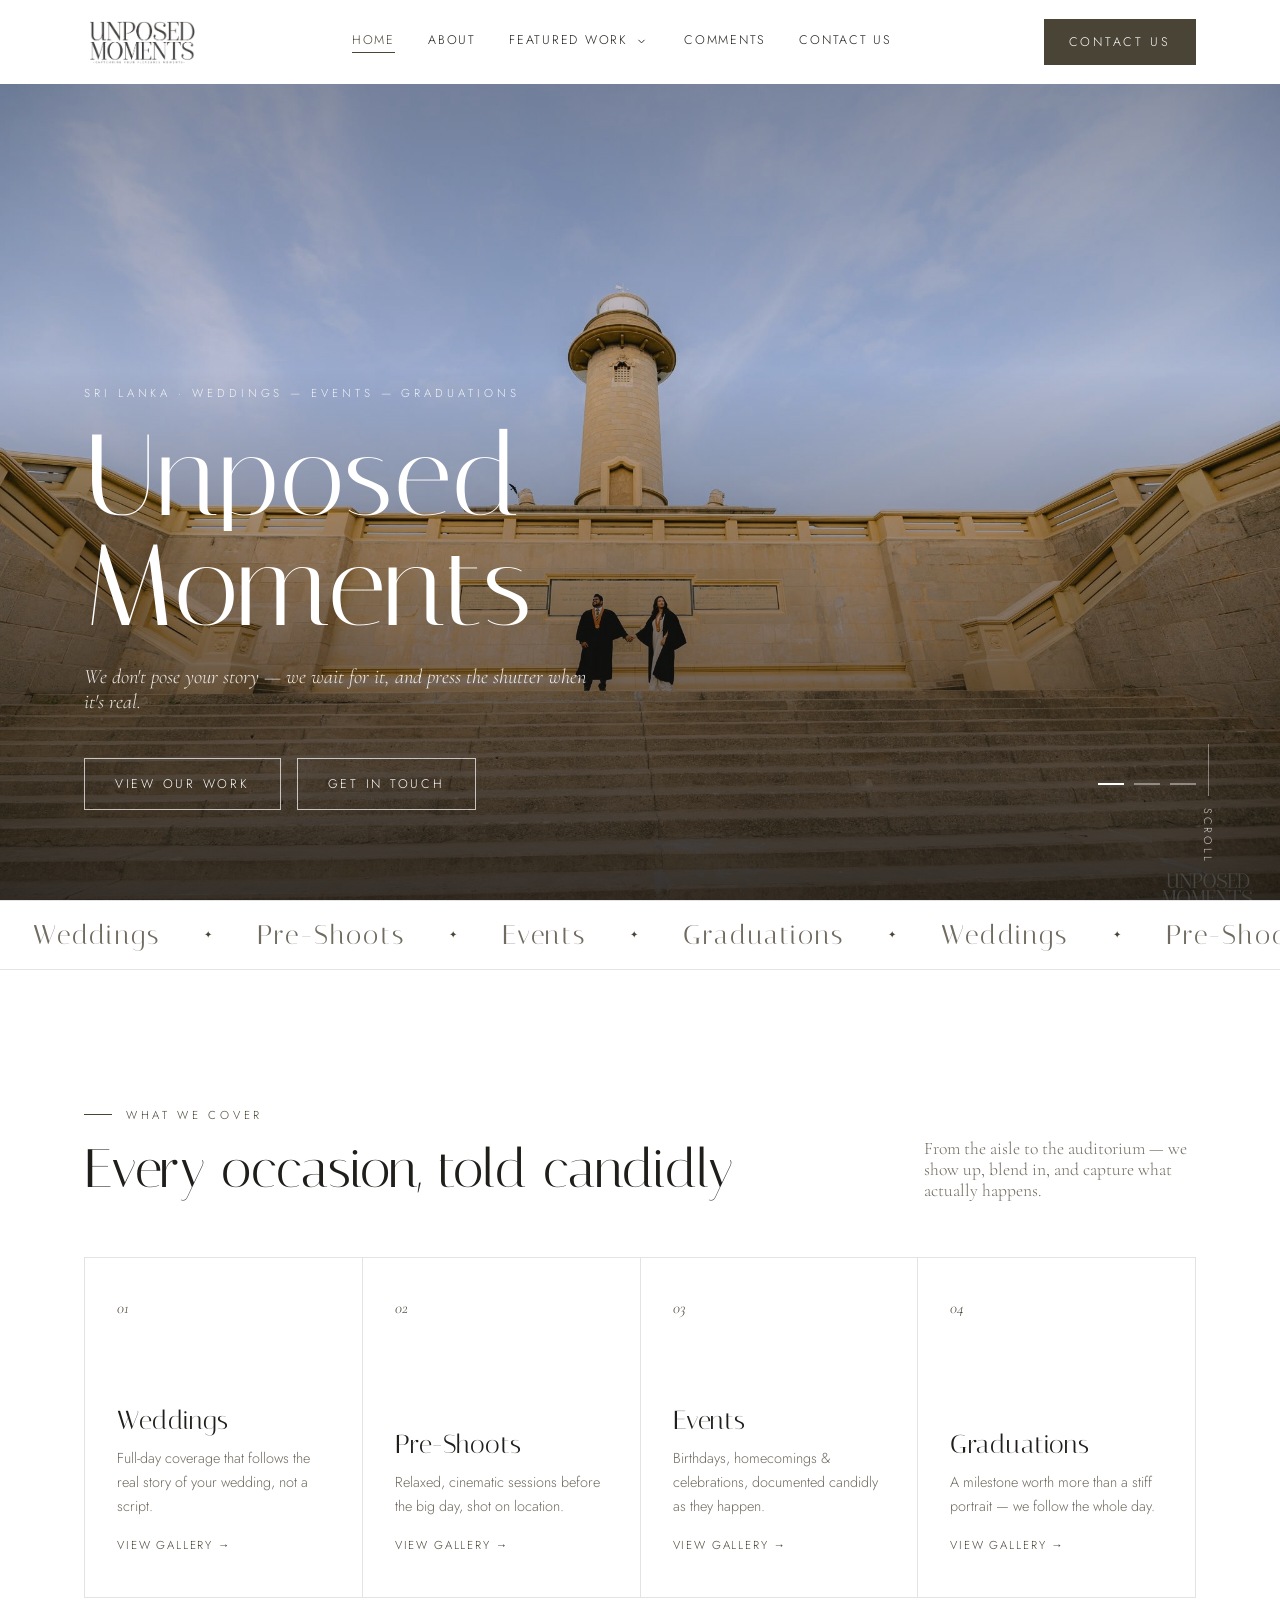
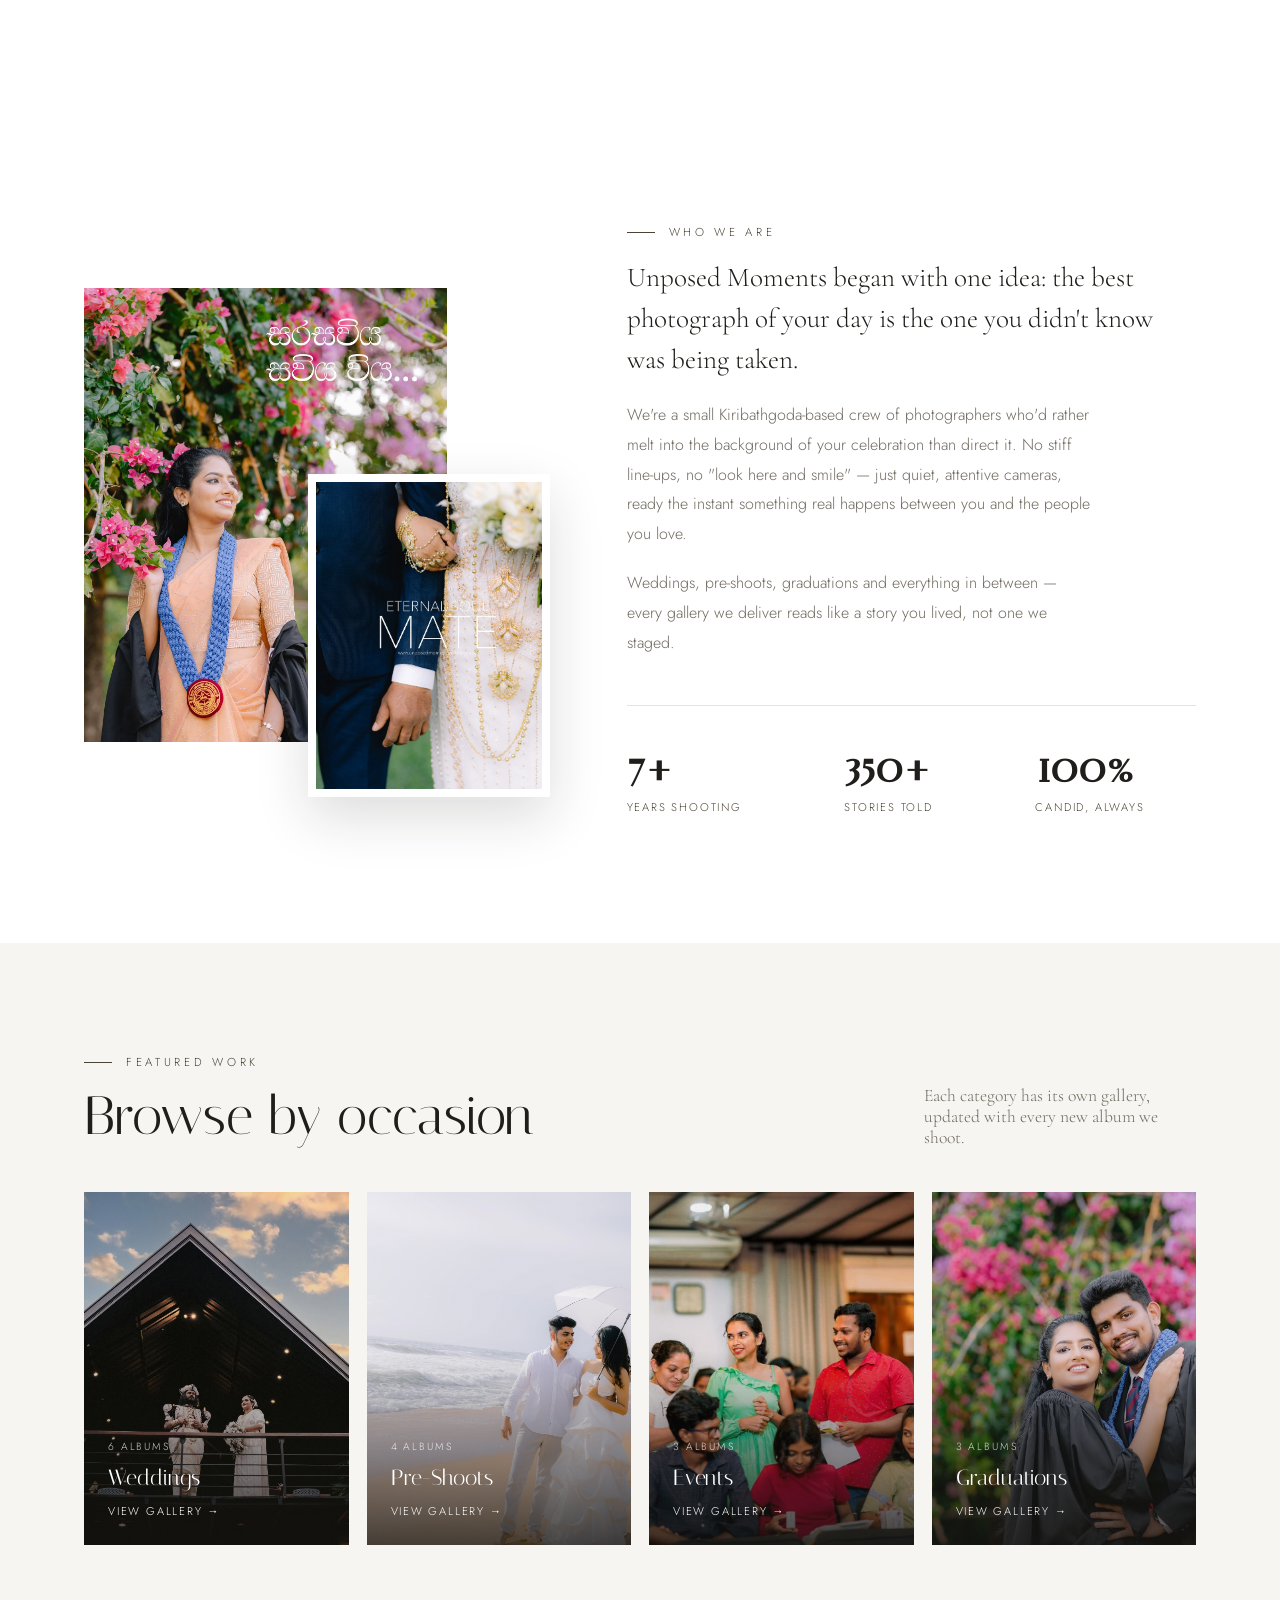
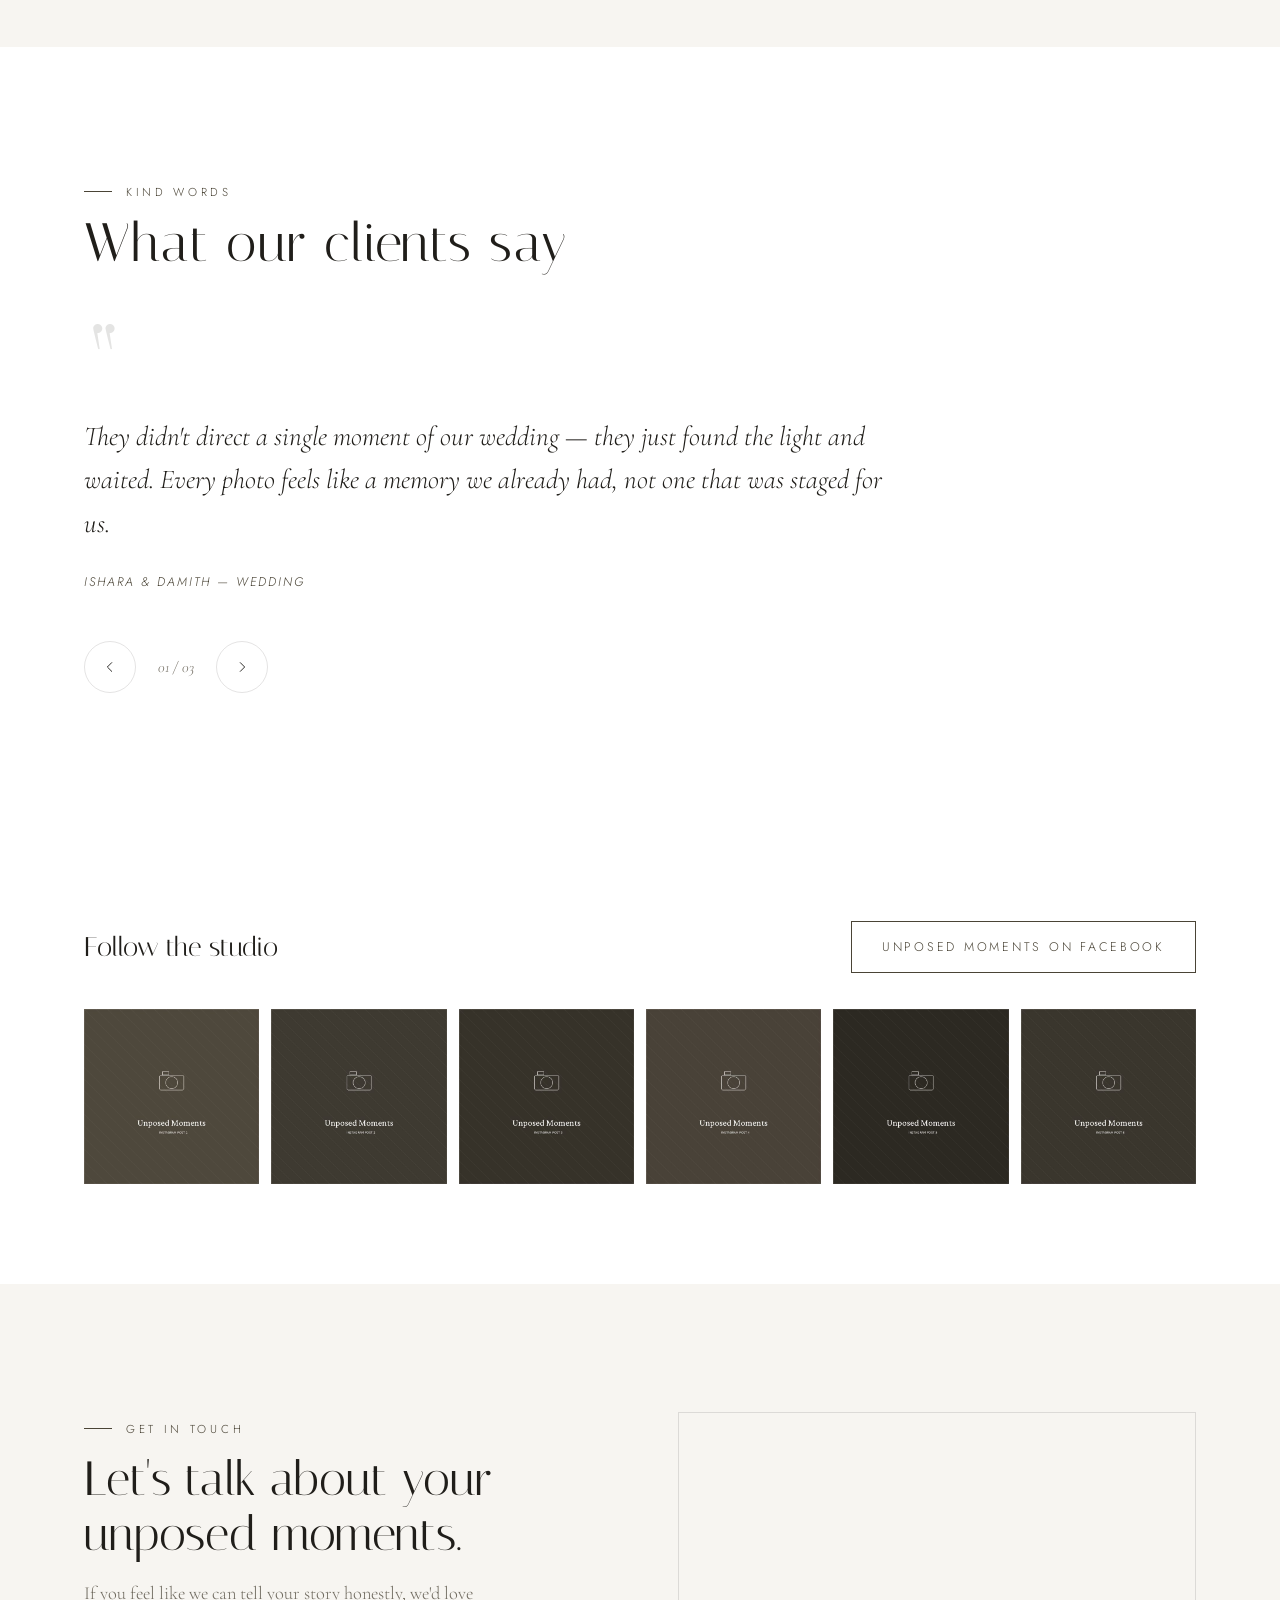
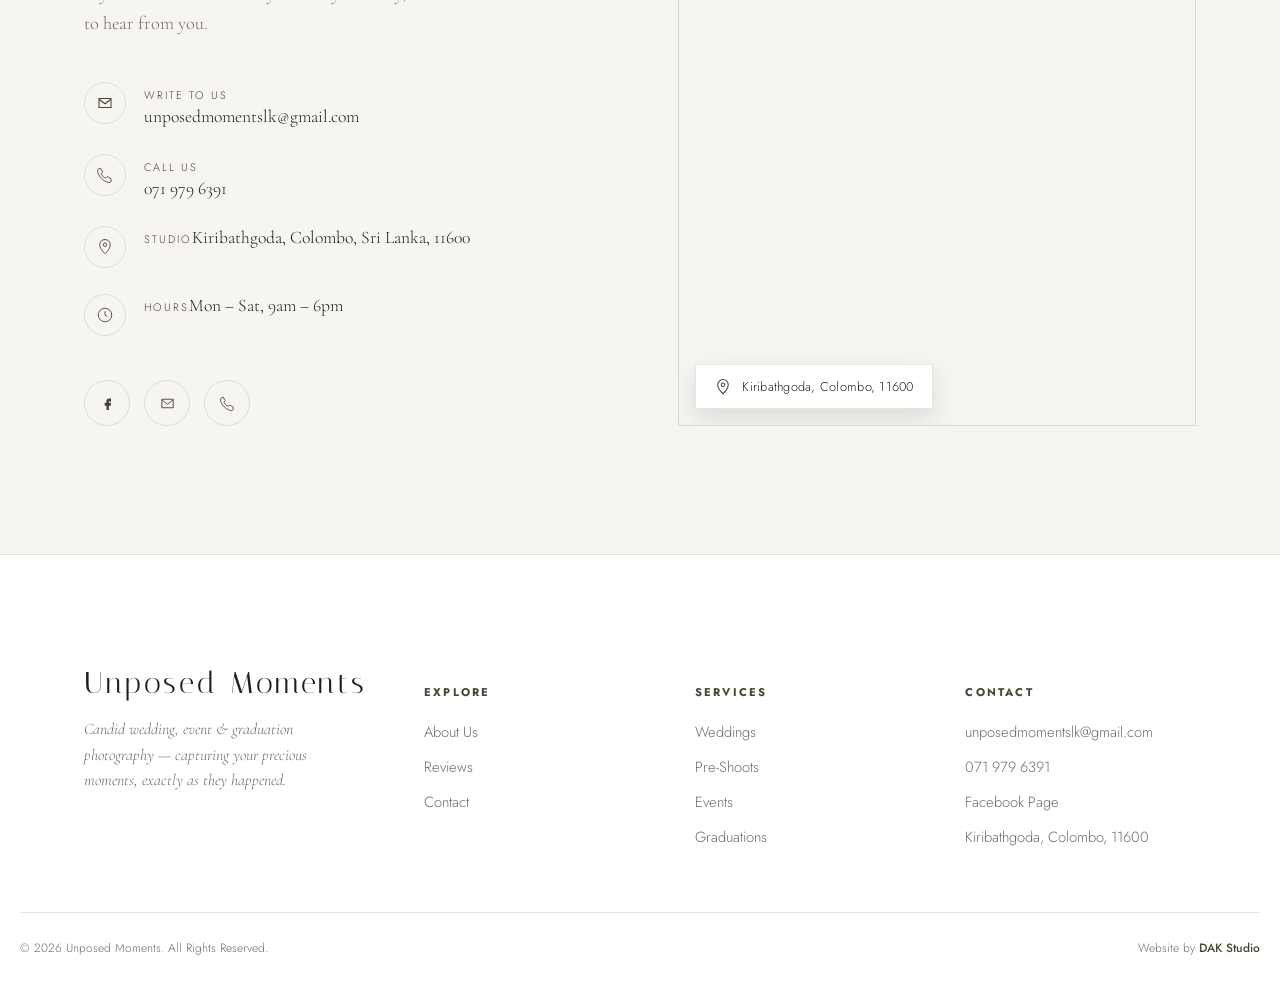
==== commit 3ab55902: "Update index.html" ====
--- a/index.html
+++ b/index.html
@@ -18,6 +18,7 @@
       <img src="assets/images/branding/logo-header.png" alt="Unposed Moments — Candid Photography Studio" class="brand-logo">
     </a>
 
+    <!-- Compact Dropdown Nav Menu -->
     <nav class="main-nav" id="mainNav">
       <a href="index.html" data-nav="home" class="active">Home</a>
       <a href="index.html#about" data-nav="about">About</a>
@@ -41,6 +42,7 @@
       <a href="index.html#contact" data-nav="contact">Contact Us</a>
     </nav>
 
+    <!-- Header Actions (Contact Us + Burger Menu) -->
     <div class="nav-cta">
       <a href="index.html#contact" class="btn solid"><span>Contact Us</span></a>
       <button class="burger" id="burger" aria-label="Toggle menu" aria-expanded="false">
@@ -49,6 +51,7 @@
     </div>
   </div>
 </header>
+
 <!-- ============ HERO ============ -->
 <section class="hero" id="top" data-nav-section="home">
   <div class="hero-slides" id="heroSlides">
@@ -110,7 +113,6 @@
       <span>Pre-Shoots</span><span class="dot">✦</span>
       <span>Events</span><span class="dot">✦</span>
       <span>Graduations</span><span class="dot">✦</span>
-      
   </div>
 </div>
 
@@ -340,7 +342,6 @@
     </div>
 
     <div class="map-embed reveal">
-      <!-- Google Maps embed — no API key needed. Update the q= value if the studio address changes. -->
       <iframe
         src="https://www.google.com/maps?q=Kiribathgoda,+Colombo,+Sri+Lanka&output=embed"
         loading="lazy"
@@ -355,6 +356,7 @@
   </div>
 </section>
 
+<!-- ============ FOOTER ============ -->
 <footer class="site-footer">
   <div class="wrap footer-top">
     <div class="footer-brand">
@@ -404,4 +406,4 @@
 
 <script src="assets/js/main.js"></script>
 </body>
-</html>+</html>
--- a/assets/css/style.css
+++ b/assets/css/style.css
@@ -218,12 +218,12 @@
   .nav-item-dropdown.dropdown-open .caret-btn svg{ transform:rotate(180deg); }
 }
 
-.nav-cta{ display:flex; align-items:center; gap:22px; }
+.nav-cta{ display:flex; align-items:center; gap:16px; }
 .nav-cta .btn{ padding:13px 24px; }
 
-.burger{ display:none; width:40px; height:34px; border:none; background:none; position:relative; z-index:210; }
+.burger{ display:none; width:36px; height:34px; border:none; background:none; position:relative; z-index:210; cursor:pointer; }
 .burger span{
-  position:absolute; left:0; right:0; height:1px; background:var(--ink);
+  position:absolute; left:4px; right:4px; height:1.5px; background:var(--ink);
   transition:transform .4s ease, opacity .3s ease, top .4s ease;
 }
 .burger span:nth-child(1){ top:10px; }
@@ -497,36 +497,6 @@
 }
 .map-embed .map-tag svg{ color:var(--brand); flex-shrink:0; }
 
-.contact-form{ background:var(--white); padding:clamp(32px,4vw,54px); border:1px solid var(--line); }
-.contact-form h3{ font-family:var(--f-display); font-size:1.5rem; margin-bottom:6px; color:var(--ink); }
-.contact-form .sub{ font-size:.85rem; color:var(--muted); margin-bottom:30px; }
-.field-row{ display:grid; grid-template-columns:1fr 1fr; gap:20px; }
-.field{ margin-bottom:22px; position:relative; }
-.field label{
-  position:absolute; left:0; top:14px; font-size:.95rem; color:var(--muted);
-  transition:.25s ease; pointer-events:none; font-family:var(--f-sans); font-weight:300;
-}
-.field input, .field select, .field textarea{
-  width:100%; border:none; border-bottom:1px solid var(--line);
-  background:transparent; padding:14px 0 10px; font-family:var(--f-sans); font-size:1rem; color:var(--ink);
-  transition:border-color .3s ease;
-}
-.field textarea{ resize:vertical; min-height:70px; }
-.field input:focus, .field select:focus, .field textarea:focus{ border-color:var(--brand); }
-.field input:focus + label,
-.field input:not(:placeholder-shown) + label,
-.field textarea:focus + label,
-.field textarea:not(:placeholder-shown) + label{
-  top:-14px; font-size:.68rem; letter-spacing:.1em; text-transform:uppercase; color:var(--brand);
-}
-.field select{ appearance:none; -webkit-appearance:none; cursor:pointer; }
-.field.select-wrap::after{ content:'\2304'; position:absolute; right:2px; top:12px; color:var(--muted); pointer-events:none; }
-.field.select-wrap label{ top:-14px; font-size:.68rem; letter-spacing:.1em; text-transform:uppercase; }
-.submit-row{ display:flex; align-items:center; gap:20px; margin-top:8px; }
-.form-note{ font-size:.78rem; color:var(--muted); }
-.form-note.success{ color:#4a6b4f; }
-.form-note.error{ color:#a5432f; }
-
 /* =========================== FOOTER =========================== */
 .site-footer{ background:var(--white); color:var(--ink); padding-top:clamp(70px,9vw,110px); border-top:1px solid var(--line); }
 .footer-top{ display:grid; grid-template-columns:1.3fr 1fr 1fr 1fr; gap:40px; padding-bottom:64px; border-bottom:1px solid var(--line); }
@@ -534,7 +504,7 @@
 .footer-brand p{ font-family:var(--f-serif); font-style:italic; color:var(--muted); margin-top:16px; max-width:32ch; line-height:1.6; }
 .f-col h5{ font-size:.7rem; letter-spacing:.2em; text-transform:uppercase; color:var(--brand); margin-bottom:20px; }
 .f-col ul{ display:flex; flex-direction:column; gap:12px; }
-.f-col a{ font-size:.92rem; color:var(--muted); transition:.3s ease; }
+.f-col a{ font-size:.92rem; color:var(--muted); transition:.3s ease; word-break:break-word; }
 .f-col a:hover{ color:var(--brand); padding-left:6px; }
 .footer-bottom{ display:flex; justify-content:space-between; align-items:center; padding:26px 0; flex-wrap:wrap; gap:12px; font-size:.75rem; color:var(--muted); }
 .footer-bottom a{ color:var(--muted); }
@@ -565,75 +535,133 @@
 }
 
 @media (max-width:860px){
+  /* --- Compact Floating Dropdown Navigation for Mobile --- */
   .main-nav{
-    position:fixed; inset:var(--nav-h) 0 0 0; z-index:199;
+    position:absolute; 
+    top:calc(100% + 8px); 
+    left:50%; 
+    transform:translateX(-50%) translateY(-10px);
+    width:calc(100% - (var(--gutter) * 2));
+    max-width:420px;
+    z-index:200;
     background:var(--white);
-    flex-direction:column; justify-content:flex-start; align-items:flex-start;
-    gap:0; padding:24px var(--gutter);
-    transform:translateX(100%);
-    transition:transform .55s cubic-bezier(.65,0,.35,1);
-    overflow-y:auto;
-  }
-  .main-nav.is-open{ transform:translateX(0); }
-  .main-nav > a{ font-size:1.6rem; padding:14px 0; font-family:var(--f-display); letter-spacing:.02em; text-transform:none; width:100%; border-bottom:1px solid var(--line-soft); }
+    border:1px solid var(--line);
+    border-radius:12px;
+    box-shadow:0 16px 36px rgba(32,30,26,.15);
+    flex-direction:column; 
+    align-items:stretch;
+    padding:12px 0;
+    opacity:0;
+    visibility:hidden;
+    pointer-events:none;
+    transition:opacity .3s ease, transform .3s ease, visibility .3s ease;
+  }
+
+  .main-nav.is-open{ 
+    opacity:1; 
+    visibility:visible; 
+    pointer-events:auto; 
+    transform:translateX(-50%) translateY(0); 
+  }
+
+  .main-nav > a{ 
+    font-size:.85rem; 
+    padding:12px 20px; 
+    font-family:var(--f-sans); 
+    letter-spacing:.12em; 
+    text-transform:uppercase; 
+    width:100%; 
+    border-bottom:none; 
+    text-align:center;
+  }
   .main-nav a::after{ display:none; }
+  
   .burger{ display:block; }
-  .nav-cta{ gap:0; }
-  .nav-cta .btn.solid{ padding:11px 18px; font-size:.7rem; }
-
-  /* Featured Work becomes a tap-to-expand accordion on mobile */
+  .nav-cta{ display:flex; align-items:center; gap:10px; }
+  .nav-cta .btn.solid{ padding:9px 16px; font-size:.68rem; }
+
+  /* Featured Work accordion styling in Compact Dropdown */
   .nav-item-dropdown{
     width:100%;
-    border-bottom:1px solid var(--line-soft);
-  }
-  .nav-item-dropdown-row{ display:flex; align-items:center; justify-content:space-between; width:100%; }
+    border-bottom:none;
+  }
+  .nav-item-dropdown-row{ 
+    display:flex; 
+    align-items:center; 
+    justify-content:center; 
+    gap:6px; 
+    width:100%; 
+    padding:6px 20px;
+  }
   .nav-item-dropdown .nav-parent-link{
-    font-size:1.6rem; padding:14px 0; font-family:var(--f-display); letter-spacing:.02em;
-    text-transform:none; flex:1;
-  }
-  .caret-btn{ width:44px; height:44px; }
-  .caret-btn svg{ width:14px; height:14px; }
+    font-size:.85rem; 
+    padding:6px 0; 
+    font-family:var(--f-sans); 
+    letter-spacing:.12em; 
+    text-transform:uppercase; 
+    flex:initial;
+  }
+  .caret-btn{ width:28px; height:28px; padding:0; }
+  .caret-btn svg{ width:12px; height:12px; }
 
   .dropdown-menu{
-    position:static; transform:none; box-shadow:none;
-    border:1px solid var(--line-soft); border-left:2px solid var(--brand);
-    border-radius:10px;
+    position:static; 
+    transform:none; 
+    box-shadow:none;
+    border:none; 
+    border-radius:0;
     background:var(--surface);
-    opacity:1; visibility:visible; pointer-events:auto;
-    max-height:0; overflow:hidden; padding:0; margin:0;
-    transition:max-height .45s cubic-bezier(.65,0,.35,1), padding .3s ease, margin .3s ease;
-  }
-  .nav-item-dropdown.dropdown-open .dropdown-menu{ max-height:320px; padding:6px 6px; margin:10px 0 14px; }
+    opacity:1; 
+    visibility:visible; 
+    pointer-events:auto;
+    max-height:0; 
+    overflow:hidden; 
+    padding:0; 
+    margin:0;
+    transition:max-height .35s cubic-bezier(.65,0,.35,1), padding .3s ease;
+    text-align:center;
+  }
+  .nav-item-dropdown.dropdown-open .dropdown-menu{ 
+    max-height:220px; 
+    padding:6px 0; 
+  }
   .nav-item-dropdown.dropdown-open .caret-btn svg{ transform:rotate(180deg); }
   .dropdown-menu a{
-    display:block; border-radius:6px;
-    font-size:1.05rem; padding:12px 14px; text-transform:none; letter-spacing:.01em;
-    font-family:var(--f-serif); font-style:italic; color:var(--ink);
-    transition:background .25s ease, color .25s ease, padding-left .25s ease;
+    display:block; 
+    border-radius:0;
+    font-size:.8rem; 
+    padding:9px 16px; 
+    text-transform:uppercase; 
+    letter-spacing:.1em;
+    font-family:var(--f-sans); 
+    font-style:normal; 
+    color:var(--ink);
   }
   .dropdown-menu a:not(:last-child){ border-bottom:1px solid var(--line-soft); }
-  .dropdown-menu a:active,
-  .dropdown-menu a:hover{ background:var(--white); color:var(--brand); padding-left:20px; }
+  .dropdown-menu a:hover{ background:var(--white); color:var(--brand); }
 
   .services-head{ flex-direction:column; align-items:flex-start; }
   .cats-head{ flex-direction:column; align-items:flex-start; }
-  .field-row{ grid-template-columns:1fr; gap:0; }
 }
 
 @media (max-width:640px){
   :root{ --nav-h:72px; }
-  .brand-logo{ height:40px; }
+  .brand-logo{ height:38px; }
   .hero{ min-height:560px; }
   .hero-foot{ flex-direction:column; align-items:flex-start; }
   .services-grid{ grid-template-columns:1fr; }
-  .cats-grid{ grid-template-columns:1fr 1fr; }
+  .cats-grid{ grid-template-columns:1fr; }
   .albums-grid{ grid-template-columns:1fr; }
   .follow-grid{ grid-template-columns:repeat(3,1fr); }
-  .footer-top{ grid-template-columns:1fr; }
-  .footer-bottom{ flex-direction:column; justify-content:center; text-align:center; gap:6px; }
-  .stat-row{ grid-template-columns:repeat(3,auto); gap:20px; }
-  .stat b{ font-size:1.6rem; }
-  .t-quote-mark{ font-size:3.4rem; }
-  .about-media{ height:340px; }
-  .cta-strip{ flex-direction:column; align-items:flex-start; }
-}
+  
+  /* Footer Mobile alignment fixes */
+  .footer-top{ grid-template-columns:1fr; text-align:center; row-gap:32px; }
+  .footer-brand p{ margin-inline:auto; }
+  .f-col a:hover{ padding-left:0; }
+  .footer-bottom{ 
+    flex-direction:column; 
+    justify-content:center; 
+    text-align:center; 
+    gap:8px; 
+  }
+}
